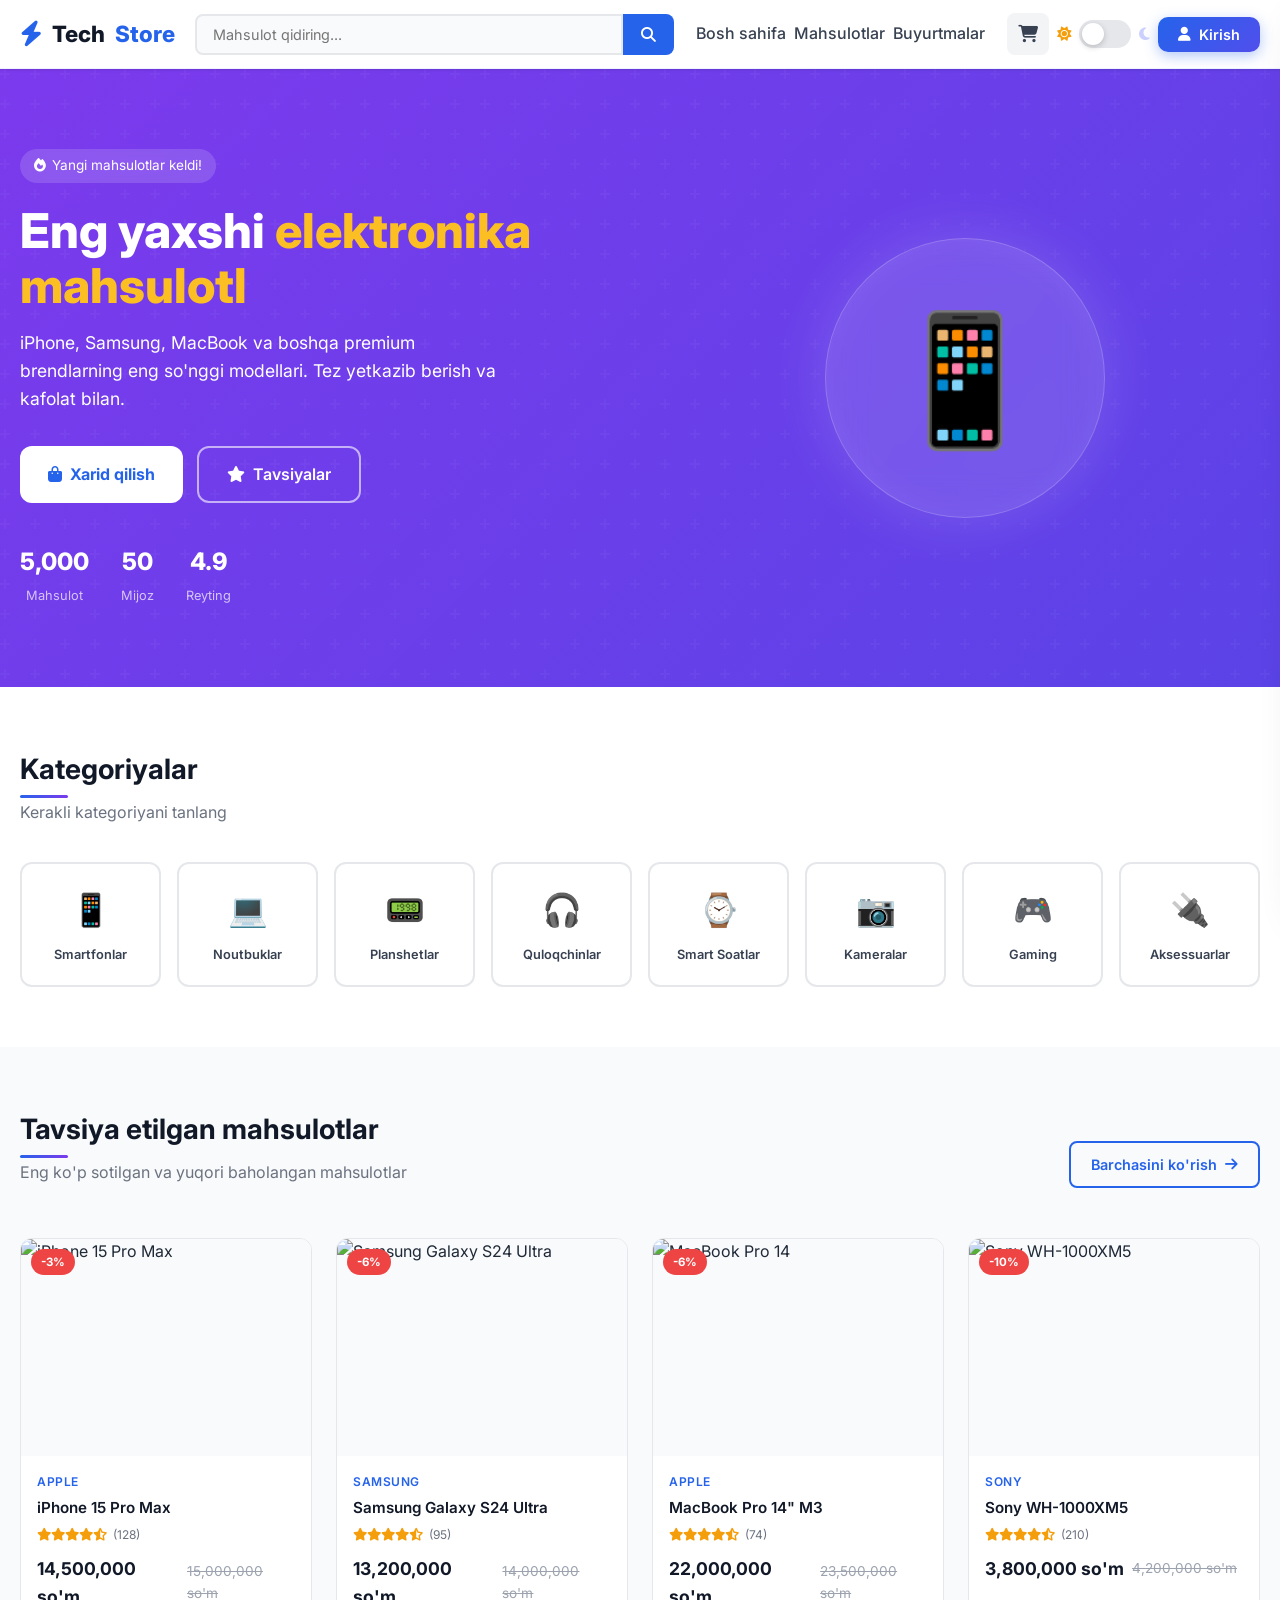
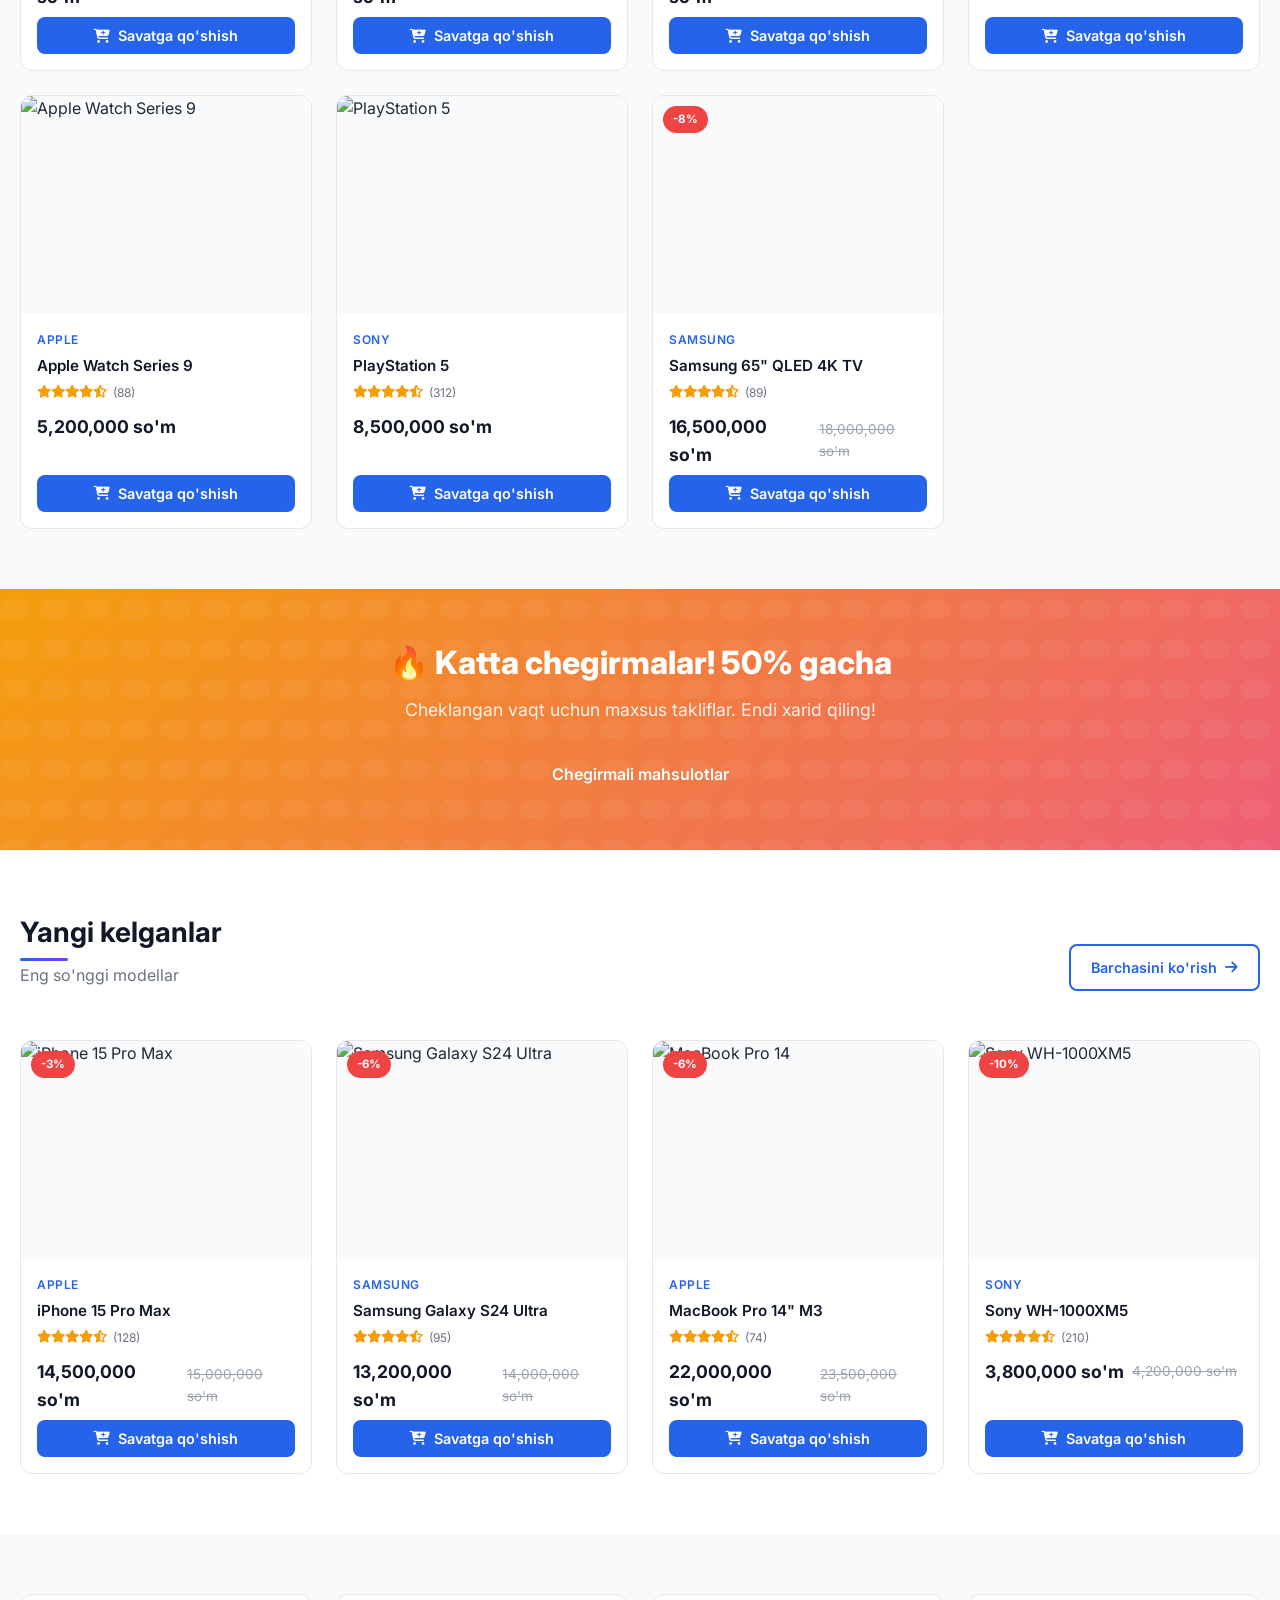
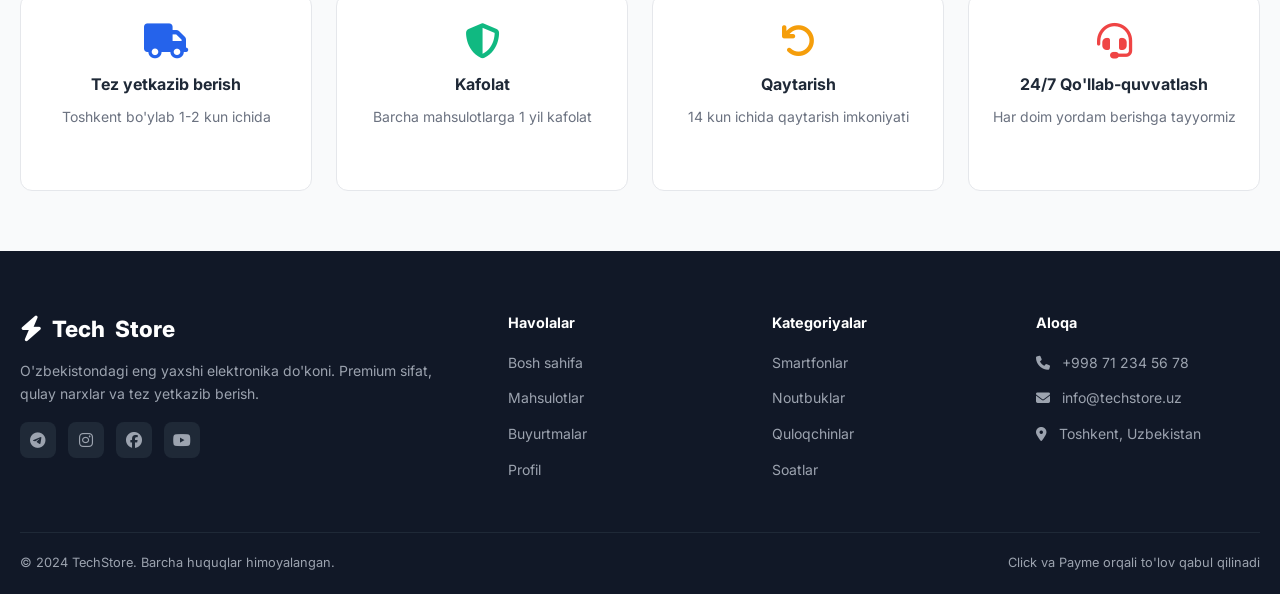
==== index.html @ 6bc3e636 "master update" ====
<!DOCTYPE html>
<html lang="uz">
<head>
  <meta charset="UTF-8">
  <meta name="viewport" content="width=device-width, initial-scale=1.0">
  <title>TechStore - Eng yaxshi elektronika do'koni</title>
  <link rel="stylesheet" href="https://cdnjs.cloudflare.com/ajax/libs/font-awesome/6.5.0/css/all.min.css">
  <link rel="stylesheet" href="css/style.css">
  <script src="js/theme.js"></script>
</head>
<body>

<!-- HEADER -->
<header class="header">
  <div class="container">
    <div class="header-inner">
      <button class="menu-toggle" id="menu-toggle"><i class="fas fa-bars"></i></button>
      <a href="index.html" class="nav-logo">
        <i class="fas fa-bolt"></i><span>Tech</span>Store
      </a>
      <div class="search-bar">
        <form id="search-form">
          <input type="text" id="search-input" placeholder="Mahsulot qidiring...">
          <button type="submit"><i class="fas fa-search"></i></button>
        </form>
      </div>
      <nav class="nav-links" id="nav-links">
        <a href="index.html">Bosh sahifa</a>
        <a href="products.html">Mahsulotlar</a>
        <a href="orders.html">Buyurtmalar</a>
        <a href="admin/index.html" id="admin-link" style="display:none;color:var(--primary)">Admin</a>
      </nav>
      <div class="nav-actions">
        <button class="nav-icon-btn" id="cart-btn" title="Savat">
          <i class="fas fa-shopping-cart"></i>
          <span class="cart-badge" id="cart-badge" style="display:none">0</span>
        </button>
        <button class="btn btn-primary" id="login-btn" style="display:flex">
          <i class="fas fa-user"></i> Kirish
        </button>
        <div class="user-menu" id="user-menu" style="display:none">
          <button class="user-menu-btn">
            <div class="avatar">U</div>
            <span id="user-name">User</span>
            <i class="fas fa-chevron-down" style="font-size:.7rem"></i>
          </button>
          <div class="dropdown">
            <a href="profile.html"><i class="fas fa-user"></i> Profil</a>
            <a href="orders.html"><i class="fas fa-box"></i> Buyurtmalarim</a>
            <a href="admin/index.html" id="admin-link-drop" style="display:none"><i class="fas fa-cog"></i> Admin panel</a>
            <button id="logout-btn"><i class="fas fa-sign-out-alt"></i> Chiqish</button>
          </div>
        </div>
      </div>
    </div>
  </div>
</header>

<!-- HERO -->
<section class="hero">
  <div class="container">
    <div class="hero-inner">
      <div class="hero-content">
<!-- Hero badge -->
        <div class="hero-badge"><i class="fas fa-fire"></i> Yangi mahsulotlar keldi!</div>
        <h1>Eng yaxshi <span>elektronika</span><br>
          <span class="hero-typewriter" data-words="mahsulotlari,brendlari,narxlari"></span>
        </h1>
        <p>iPhone, Samsung, MacBook va boshqa premium brendlarning eng so'nggi modellari. Tez yetkazib berish va kafolat bilan.</p>
        <div class="hero-actions">
          <a href="products.html" class="btn btn-white btn-lg"><i class="fas fa-shopping-bag"></i> Xarid qilish</a>
          <a href="products.html?featured=true" class="btn btn-outline-white btn-lg"><i class="fas fa-star"></i> Tavsiyalar</a>
        </div>
        <div class="hero-stats">
          <div class="hero-stat"><strong>5000+</strong><span>Mahsulot</span></div>
          <div class="hero-stat"><strong>50K+</strong><span>Mijoz</span></div>
          <div class="hero-stat"><strong>4.9★</strong><span>Reyting</span></div>
        </div>
      </div>
      <div class="hero-visual">
        <div class="hero-device">📱</div>
      </div>
    </div>
  </div>
</section>

<!-- CATEGORIES -->
<section class="section" style="background:var(--white)">
  <div class="container">
    <h2 class="section-title">Kategoriyalar</h2>
    <p class="section-subtitle">Kerakli kategoriyani tanlang</p>
    <div class="categories-grid" id="categories-grid">
      <div class="loading-spinner" style="grid-column:1/-1"><i class="fas fa-spinner fa-spin"></i></div>
    </div>
  </div>
</section>

<!-- FEATURED PRODUCTS -->
<section class="section">
  <div class="container">
    <div class="flex-between mb-4">
      <div>
        <h2 class="section-title">Tavsiya etilgan mahsulotlar</h2>
        <p class="section-subtitle">Eng ko'p sotilgan va yuqori baholangan mahsulotlar</p>
      </div>
      <a href="products.html" class="btn btn-outline">Barchasini ko'rish <i class="fas fa-arrow-right"></i></a>
    </div>
    <div class="grid-4" id="featured-grid">
      <div class="loading-spinner" style="grid-column:1/-1"><i class="fas fa-spinner fa-spin"></i></div>
    </div>
  </div>
</section>

<!-- PROMO BANNER -->
<section class="promo-banner">
  <div class="container">
    <h2>🔥 Katta chegirmalar! 50% gacha</h2>
    <p>Cheklangan vaqt uchun maxsus takliflar. Endi xarid qiling!</p>
    <a href="products.html" class="btn btn-white btn-lg">Chegirmali mahsulotlar</a>
  </div>
</section>

<!-- NEW ARRIVALS -->
<section class="section" style="background:var(--white)">
  <div class="container">
    <div class="flex-between mb-4">
      <div>
        <h2 class="section-title">Yangi kelganlar</h2>
        <p class="section-subtitle">Eng so'nggi modellar</p>
      </div>
      <a href="products.html?sort=newest" class="btn btn-outline">Barchasini ko'rish <i class="fas fa-arrow-right"></i></a>
    </div>
    <div class="grid-4" id="new-grid">
      <div class="loading-spinner" style="grid-column:1/-1"><i class="fas fa-spinner fa-spin"></i></div>
    </div>
  </div>
</section>

<!-- FEATURES -->
<section class="section">
  <div class="container">
    <div class="grid-4">

      <div class="feature-card" onclick="openFeatureModal('delivery')" style="text-align:center;padding:28px 20px;background:var(--white);border-radius:var(--radius);border:1px solid var(--gray-200);cursor:pointer">
        <i class="fas fa-truck" style="font-size:2.2rem;color:var(--primary);margin-bottom:14px;display:block"></i>
        <h4 style="margin-bottom:8px;font-size:1rem">Tez yetkazib berish</h4>
        <p style="font-size:.875rem;color:var(--gray-500)">Toshkent bo'ylab 1-2 kun ichida</p>
        <span class="feature-more">Batafsil <i class="fas fa-arrow-right"></i></span>
      </div>

      <div class="feature-card" onclick="openFeatureModal('warranty')" style="text-align:center;padding:28px 20px;background:var(--white);border-radius:var(--radius);border:1px solid var(--gray-200);cursor:pointer">
        <i class="fas fa-shield-alt" style="font-size:2.2rem;color:var(--success);margin-bottom:14px;display:block"></i>
        <h4 style="margin-bottom:8px;font-size:1rem">Kafolat</h4>
        <p style="font-size:.875rem;color:var(--gray-500)">Barcha mahsulotlarga 1 yil kafolat</p>
        <span class="feature-more">Batafsil <i class="fas fa-arrow-right"></i></span>
      </div>

      <div class="feature-card" onclick="openFeatureModal('return')" style="text-align:center;padding:28px 20px;background:var(--white);border-radius:var(--radius);border:1px solid var(--gray-200);cursor:pointer">
        <i class="fas fa-undo" style="font-size:2.2rem;color:var(--warning);margin-bottom:14px;display:block"></i>
        <h4 style="margin-bottom:8px;font-size:1rem">Qaytarish</h4>
        <p style="font-size:.875rem;color:var(--gray-500)">14 kun ichida qaytarish imkoniyati</p>
        <span class="feature-more">Batafsil <i class="fas fa-arrow-right"></i></span>
      </div>

      <div class="feature-card" onclick="openFeatureModal('support')" style="text-align:center;padding:28px 20px;background:var(--white);border-radius:var(--radius);border:1px solid var(--gray-200);cursor:pointer">
        <i class="fas fa-headset" style="font-size:2.2rem;color:var(--danger);margin-bottom:14px;display:block"></i>
        <h4 style="margin-bottom:8px;font-size:1rem">24/7 Qo'llab-quvvatlash</h4>
        <p style="font-size:.875rem;color:var(--gray-500)">Har doim yordam berishga tayyormiz</p>
        <span class="feature-more">Batafsil <i class="fas fa-arrow-right"></i></span>
      </div>

    </div>
  </div>
</section>

<!-- FEATURE MODAL -->
<div class="modal" id="feature-modal">
  <div class="modal-backdrop" onclick="closeFeatureModal()"></div>
  <div class="modal-box feature-modal-box">
    <button class="modal-close" onclick="closeFeatureModal()"><i class="fas fa-times"></i></button>
    <div id="feature-modal-content"></div>
  </div>
</div>

<!-- FOOTER -->
<footer class="footer">
  <div class="container">
    <div class="footer-grid">
      <div class="footer-brand">
        <div class="nav-logo"><i class="fas fa-bolt"></i><span style="color:var(--white)">Tech</span>Store</div>
        <p>O'zbekistondagi eng yaxshi elektronika do'koni. Premium sifat, qulay narxlar va tez yetkazib berish.</p>
        <div class="social-links">
          <a href="#"><i class="fab fa-telegram"></i></a>
          <a href="#"><i class="fab fa-instagram"></i></a>
          <a href="#"><i class="fab fa-facebook"></i></a>
          <a href="#"><i class="fab fa-youtube"></i></a>
        </div>
      </div>
      <div class="footer-col">
        <h4>Havolalar</h4>
        <ul>
          <li><a href="index.html">Bosh sahifa</a></li>
          <li><a href="products.html">Mahsulotlar</a></li>
          <li><a href="orders.html">Buyurtmalar</a></li>
          <li><a href="profile.html">Profil</a></li>
        </ul>
      </div>
      <div class="footer-col">
        <h4>Kategoriyalar</h4>
        <ul>
          <li><a href="products.html?search=smartphone">Smartfonlar</a></li>
          <li><a href="products.html?search=laptop">Noutbuklar</a></li>
          <li><a href="products.html?search=headphone">Quloqchinlar</a></li>
          <li><a href="products.html?search=watch">Soatlar</a></li>
        </ul>
      </div>
      <div class="footer-col">
        <h4>Aloqa</h4>
        <ul>
          <li><a href="tel:+998712345678"><i class="fas fa-phone" style="margin-right:6px"></i>+998 71 234 56 78</a></li>
          <li><a href="mailto:info@techstore.uz"><i class="fas fa-envelope" style="margin-right:6px"></i>info@techstore.uz</a></li>
          <li><a href="#"><i class="fas fa-map-marker-alt" style="margin-right:6px"></i>Toshkent, Uzbekistan</a></li>
        </ul>
      </div>
    </div>
    <div class="footer-bottom">
      <span>© 2024 TechStore. Barcha huquqlar himoyalangan.</span>
      <span>Click va Payme orqali to'lov qabul qilinadi</span>
    </div>
  </div>
</footer>

<!-- CART SIDEBAR -->
<div class="cart-sidebar" id="cart-sidebar">
  <div class="cart-header">
    <h3><i class="fas fa-shopping-cart"></i> Savat</h3>
    <button class="cart-close" id="close-cart"><i class="fas fa-times"></i></button>
  </div>
  <div class="cart-items" id="cart-items-list"></div>
  <div class="cart-footer">
    <div class="cart-total-row">
      <span>Jami:</span>
      <span id="cart-total">0 so'm</span>
    </div>
    <button class="btn btn-primary btn-block btn-lg" id="checkout-btn">
      <i class="fas fa-lock"></i> Buyurtma berish
    </button>
    <a href="cart.html" class="btn btn-ghost btn-block" style="margin-top:8px;text-align:center">
      Savatni ko'rish
    </a>
  </div>
</div>
<div class="overlay" id="overlay"></div>

<!-- AUTH MODAL -->
<div class="modal" id="auth-modal">
  <div class="modal-backdrop" onclick="closeLoginModal()"></div>
  <div class="modal-box">
    <button class="modal-close" onclick="closeLoginModal()"><i class="fas fa-times"></i></button>
    <div class="modal-logo">
      <i class="fas fa-bolt"></i>
      <h2>TechStore</h2>
      <p>Hisobingizga kiring yoki ro'yxatdan o'ting</p>
    </div>
    <div class="auth-tabs">
      <div class="auth-tab active" data-tab="login">Kirish</div>
      <div class="auth-tab" data-tab="register">Ro'yxatdan o'tish</div>
    </div>
    <!-- Login Form -->
    <form class="auth-form active" id="login-form">
      <div class="form-group">
        <label class="form-label">Login</label>
        <div class="input-icon">
          <i class="fas fa-user"></i>
          <input type="text" id="login-email" class="form-control" placeholder="Login yoki email" required>
        </div>
      </div>
      <div class="form-group">
        <label class="form-label">Parol</label>
        <div class="input-icon">
          <i class="fas fa-lock"></i>
          <input type="password" id="login-password" class="form-control" placeholder="Parolingiz" required>
        </div>
      </div>
      <button type="submit" class="btn btn-primary btn-block btn-lg">Kirish</button>
    </form>
    <!-- Register Form -->
    <form class="auth-form" id="register-form">
      <div class="form-group">
        <label class="form-label">Ism Familiya</label>
        <div class="input-icon">
          <i class="fas fa-user"></i>
          <input type="text" id="reg-name" class="form-control" placeholder="Ismingiz" required>
        </div>
      </div>
      <div class="form-group">
        <label class="form-label">Email</label>
        <div class="input-icon">
          <i class="fas fa-envelope"></i>
          <input type="email" id="reg-email" class="form-control" placeholder="email@example.com" required>
        </div>
      </div>
      <div class="form-group">
        <label class="form-label">Telefon</label>
        <div class="input-icon">
          <i class="fas fa-phone"></i>
          <input type="tel" id="reg-phone" class="form-control" placeholder="+998 90 123 45 67">
        </div>
      </div>
      <div class="form-group">
        <label class="form-label">Parol</label>
        <div class="input-icon">
          <i class="fas fa-lock"></i>
          <input type="password" id="reg-password" class="form-control" placeholder="Kamida 6 ta belgi" required minlength="6">
        </div>
      </div>
      <button type="submit" class="btn btn-primary btn-block btn-lg">Ro'yxatdan o'tish</button>
    </form>
  </div>
</div>

<!-- TOAST -->
<div id="toast-container"></div>

<script src="js/api.js"></script>
<script src="js/cart.js"></script>
<script src="js/animations.js"></script>
<script src="js/app.js"></script>
<script>
// ─── FEATURE MODAL DATA ───────────────────────────────────────────────────────
const FEATURE_DATA = {
  delivery: {
    icon: 'fa-truck',
    color: 'var(--primary)',
    bg: 'var(--primary-light)',
    title: 'Tez yetkazib berish',
    subtitle: 'Toshkent bo\'ylab 1-2 kun ichida',
    items: [
      { icon: 'fa-map-marker-alt', text: '<strong>Toshkent shahri</strong> — 1 ish kuni ichida' },
      { icon: 'fa-city',           text: '<strong>Viloyat markazlari</strong> — 2-3 ish kuni' },
      { icon: 'fa-globe-asia',     text: '<strong>Butun O\'zbekiston</strong> — 3-5 ish kuni' },
      { icon: 'fa-box-open',       text: '<strong>500,000 so\'mdan yuqori</strong> buyurtmalarda yetkazib berish <span style="color:var(--success);font-weight:700">BEPUL</span>' },
      { icon: 'fa-money-bill',     text: 'Arzon buyurtmalarda yetkazib berish narxi — <strong>30,000 so\'m</strong>' },
      { icon: 'fa-clock',          text: 'Ish vaqti: <strong>09:00 – 21:00</strong>, haftaning 7 kuni' },
      { icon: 'fa-phone',          text: 'Kuryer bilan bog\'lanish: <strong>+998 71 234 56 78</strong>' },
    ]
  },
  warranty: {
    icon: 'fa-shield-alt',
    color: 'var(--success)',
    bg: '#d1fae5',
    title: 'Kafolat',
    subtitle: 'Barcha mahsulotlarga 1 yil kafolat',
    items: [
      { icon: 'fa-check-circle',   text: '<strong>1 yil</strong> rasmiy ishlab chiqaruvchi kafolati' },
      { icon: 'fa-tools',          text: 'Kafolat muddatida <strong>bepul ta\'mirlash</strong>' },
      { icon: 'fa-exchange-alt',   text: 'Nuqsonli mahsulotni <strong>almashtirish</strong> yoki <strong>pul qaytarish</strong>' },
      { icon: 'fa-store',          text: 'Toshkentdagi <strong>3 ta servis markaz</strong>da xizmat' },
      { icon: 'fa-file-alt',       text: 'Kafolat taloni va <strong>chek</strong> saqlab qoling' },
      { icon: 'fa-ban',            text: 'Kafolat qo\'llanilmaydi: mexanik shikast, suv ta\'siri, o\'z-o\'zidan ta\'mirlash' },
      { icon: 'fa-phone',          text: 'Kafolat bo\'limi: <strong>+998 71 234 56 79</strong>' },
    ]
  },
  return: {
    icon: 'fa-undo',
    color: 'var(--warning)',
    bg: '#fef3c7',
    title: 'Qaytarish siyosati',
    subtitle: '14 kun ichida qaytarish imkoniyati',
    items: [
      { icon: 'fa-calendar-alt',   text: 'Xarid qilgan kundan <strong>14 kun</strong> ichida qaytarish' },
      { icon: 'fa-box',            text: 'Mahsulot <strong>original qadoqda</strong>, ishlatilmagan holda bo\'lishi kerak' },
      { icon: 'fa-receipt',        text: '<strong>Chek yoki buyurtma raqami</strong> taqdim etilishi shart' },
      { icon: 'fa-credit-card',    text: 'Pul <strong>3-5 ish kuni</strong> ichida kartangizga qaytariladi' },
      { icon: 'fa-truck',          text: 'Qaytarish uchun <strong>bepul kuryer</strong> yuboramiz' },
      { icon: 'fa-ban',            text: 'Qaytarilmaydi: dasturiy ta\'minot, quloqchinlar (gigiyena), ochilgan sarf materiallar' },
      { icon: 'fa-envelope',       text: 'Qaytarish uchun: <strong>return@techstore.uz</strong>' },
    ]
  },
  support: {
    icon: 'fa-headset',
    color: 'var(--danger)',
    bg: '#fee2e2',
    title: '24/7 Qo\'llab-quvvatlash',
    subtitle: 'Har doim yordam berishga tayyormiz',
    items: [
      { icon: 'fa-phone',          text: 'Telefon: <strong>+998 71 234 56 78</strong> — 24 soat, 7 kun' },
      { icon: 'fab fa-telegram',   text: 'Telegram: <strong>@TechStoreUZ</strong> — tezkor javob' },
      { icon: 'fab fa-instagram',  text: 'Instagram: <strong>@techstore.uz</strong>' },
      { icon: 'fa-envelope',       text: 'Email: <strong>support@techstore.uz</strong> — 2 soat ichida javob' },
      { icon: 'fa-comments',       text: 'Saytdagi <strong>jonli chat</strong> — darhol javob' },
      { icon: 'fa-store',          text: 'Ofis: <strong>Toshkent, Chilonzor, 09:00–20:00</strong>' },
      { icon: 'fa-star',           text: 'O\'rtacha javob vaqti: <strong>5 daqiqa</strong>' },
    ]
  }
};

function openFeatureModal(type) {
  const data = FEATURE_DATA[type];
  if (!data) return;
  document.getElementById('feature-modal-content').innerHTML = `
    <div class="fmodal-header">
      <div class="fmodal-icon" style="background:${data.bg}">
        <i class="fas ${data.icon}" style="color:${data.color}"></i>
      </div>
      <div>
        <h2 class="fmodal-title">${data.title}</h2>
        <p class="fmodal-subtitle">${data.subtitle}</p>
      </div>
    </div>
    <ul class="fmodal-list">
      ${data.items.map(item => `
        <li class="fmodal-item">
          <span class="fmodal-item-icon" style="color:${data.color}">
            <i class="${item.icon.startsWith('fab') ? item.icon : 'fas ' + item.icon}"></i>
          </span>
          <span>${item.text}</span>
        </li>`).join('')}
    </ul>
    <button class="btn btn-primary btn-block" style="margin-top:24px" onclick="closeFeatureModal()">
      <i class="fas fa-check"></i> Tushunarli
    </button>`;
  document.getElementById('feature-modal').classList.add('active');
}

function closeFeatureModal() {
  document.getElementById('feature-modal').classList.remove('active');
}
</script>
</body>
</html>
---- css/style.css ----
@import url('https://fonts.googleapis.com/css2?family=Inter:wght@300;400;500;600;700;800&display=swap');

/* ─── VARIABLES ─────────────────────────────────────────────────────────────── */
:root {
  --primary: #2563eb;
  --primary-dark: #1d4ed8;
  --primary-light: #dbeafe;
  --secondary: #f59e0b;
  --success: #10b981;
  --danger: #ef4444;
  --warning: #f59e0b;
  --info: #06b6d4;
  --dark: #0f172a;
  --gray-900: #111827;
  --gray-800: #1f2937;
  --gray-700: #374151;
  --gray-600: #4b5563;
  --gray-500: #6b7280;
  --gray-400: #9ca3af;
  --gray-300: #d1d5db;
  --gray-200: #e5e7eb;
  --gray-100: #f3f4f6;
  --gray-50: #f9fafb;
  --white: #ffffff;
  --radius: 12px;
  --radius-sm: 8px;
  --radius-lg: 20px;
  --shadow: 0 1px 3px rgba(0,0,0,.08), 0 1px 2px rgba(0,0,0,.05);
  --shadow-md: 0 4px 12px rgba(0,0,0,.08);
  --shadow-lg: 0 10px 30px rgba(0,0,0,.1);
  --shadow-xl: 0 20px 40px rgba(0,0,0,.12);
  --transition: all .2s ease;
  --font: 'Inter', -apple-system, BlinkMacSystemFont, sans-serif;
}

/* ─── RESET ──────────────────────────────────────────────────────────────────── */
*, *::before, *::after { box-sizing: border-box; margin: 0; padding: 0; }
html { scroll-behavior: smooth; }
body { font-family: var(--font); color: var(--gray-800); background: var(--gray-50); line-height: 1.6; -webkit-font-smoothing: antialiased; }
a { text-decoration: none; color: inherit; }
img { max-width: 100%; display: block; }
button { cursor: pointer; font-family: inherit; border: none; outline: none; }
input, select, textarea { font-family: inherit; outline: none; }
ul { list-style: none; }

/* ─── LAYOUT ─────────────────────────────────────────────────────────────────── */
.container { max-width: 1280px; margin: 0 auto; padding: 0 20px; }
.section { padding: 60px 0; }
.section-title { font-size: 1.75rem; font-weight: 700; color: var(--gray-900); margin-bottom: 8px; }
.section-subtitle { color: var(--gray-500); margin-bottom: 36px; }
.grid-4 { display: grid; grid-template-columns: repeat(4, 1fr); gap: 24px; }
.grid-3 { display: grid; grid-template-columns: repeat(3, 1fr); gap: 24px; }
.grid-2 { display: grid; grid-template-columns: repeat(2, 1fr); gap: 24px; }
.flex { display: flex; }
.flex-center { display: flex; align-items: center; justify-content: center; }
.flex-between { display: flex; align-items: center; justify-content: space-between; }
.gap-2 { gap: 8px; }
.gap-3 { gap: 12px; }
.gap-4 { gap: 16px; }
.text-center { text-align: center; }
.text-danger { color: var(--danger); }
.mt-4 { margin-top: 16px; }
.mb-4 { margin-bottom: 16px; }

/* ─── BUTTONS ────────────────────────────────────────────────────────────────── */
.btn {
  display: inline-flex; align-items: center; justify-content: center; gap: 8px;
  padding: 10px 20px; border-radius: var(--radius-sm); font-size: .9rem;
  font-weight: 600; transition: var(--transition); white-space: nowrap;
}
.btn-primary { background: var(--primary); color: var(--white); }
.btn-primary:hover { background: var(--primary-dark); transform: translateY(-1px); box-shadow: 0 4px 12px rgba(37,99,235,.35); }
.btn-secondary { background: var(--secondary); color: var(--white); }
.btn-secondary:hover { background: #d97706; }
.btn-outline { background: transparent; color: var(--primary); border: 2px solid var(--primary); }
.btn-outline:hover { background: var(--primary); color: var(--white); }
.btn-danger { background: var(--danger); color: var(--white); }
.btn-danger:hover { background: #dc2626; }
.btn-ghost { background: transparent; color: var(--gray-600); }
.btn-ghost:hover { background: var(--gray-100); }
.btn-block { width: 100%; }
.btn-lg { padding: 14px 28px; font-size: 1rem; border-radius: var(--radius); }
.btn-sm { padding: 6px 12px; font-size: .8rem; }
.btn:disabled { opacity: .6; cursor: not-allowed; transform: none !important; }

/* ─── HEADER ─────────────────────────────────────────────────────────────────── */
.header {
  position: sticky; top: 0; z-index: 100;
  background: var(--white); border-bottom: 1px solid var(--gray-200);
  box-shadow: var(--shadow);
}
.header-inner { display: flex; align-items: center; gap: 20px; height: 68px; }
.nav-logo { display: flex; align-items: center; gap: 10px; font-size: 1.4rem; font-weight: 800; color: var(--primary); flex-shrink: 0; }
.nav-logo i { font-size: 1.6rem; }
.nav-logo span { color: var(--gray-900); }

.search-bar { flex: 1; max-width: 520px; position: relative; }
.search-bar form { display: flex; }
.search-bar input {
  width: 100%; padding: 10px 16px; border: 2px solid var(--gray-200);
  border-radius: var(--radius-sm) 0 0 var(--radius-sm); font-size: .9rem;
  transition: var(--transition); background: var(--gray-50);
}
.search-bar input:focus { border-color: var(--primary); background: var(--white); }
.search-bar button {
  padding: 10px 18px; background: var(--primary); color: var(--white);
  border-radius: 0 var(--radius-sm) var(--radius-sm) 0; font-size: .95rem;
}
.search-bar button:hover { background: var(--primary-dark); }

.nav-actions { display: flex; align-items: center; gap: 8px; margin-left: auto; }
.nav-icon-btn {
  position: relative; display: flex; align-items: center; justify-content: center;
  width: 42px; height: 42px; border-radius: var(--radius-sm);
  background: var(--gray-100); color: var(--gray-700); font-size: 1.1rem;
  transition: var(--transition);
}
.nav-icon-btn:hover { background: var(--primary-light); color: var(--primary); }
.cart-badge {
  position: absolute; top: -4px; right: -4px;
  background: var(--danger); color: var(--white);
  font-size: .65rem; font-weight: 700; min-width: 18px; height: 18px;
  border-radius: 9px; display: flex; align-items: center; justify-content: center;
  padding: 0 4px;
}

.user-menu { position: relative; }
.user-menu-btn {
  display: flex; align-items: center; gap: 8px; padding: 8px 14px;
  border-radius: var(--radius-sm); background: var(--gray-100);
  font-size: .9rem; font-weight: 500; color: var(--gray-700); transition: var(--transition);
}
.user-menu-btn:hover { background: var(--primary-light); color: var(--primary); }
.user-menu-btn .avatar {
  width: 28px; height: 28px; border-radius: 50%; background: var(--primary);
  color: var(--white); display: flex; align-items: center; justify-content: center;
  font-size: .75rem; font-weight: 700;
}
.dropdown {
  position: absolute; top: calc(100% + 8px); right: 0; min-width: 180px;
  background: var(--white); border-radius: var(--radius); box-shadow: var(--shadow-lg);
  border: 1px solid var(--gray-200); overflow: hidden; display: none; z-index: 200;
}
.user-menu:hover .dropdown { display: block; }
.dropdown a, .dropdown button {
  display: flex; align-items: center; gap: 10px; padding: 11px 16px;
  font-size: .875rem; color: var(--gray-700); width: 100%; text-align: left;
  background: none; transition: var(--transition);
}
.dropdown a:hover, .dropdown button:hover { background: var(--gray-50); color: var(--primary); }

.menu-toggle { display: none; background: none; font-size: 1.4rem; color: var(--gray-700); }

/* ─── HERO ───────────────────────────────────────────────────────────────────── */
.hero {
  background: linear-gradient(135deg, #1e3a8a 0%, #2563eb 50%, #7c3aed 100%);
  color: var(--white); padding: 80px 0; overflow: hidden; position: relative;
}
.hero::before {
  content: ''; position: absolute; inset: 0;
  background: url("data:image/svg+xml,%3Csvg width='60' height='60' viewBox='0 0 60 60' xmlns='http://www.w3.org/2000/svg'%3E%3Cg fill='none' fill-rule='evenodd'%3E%3Cg fill='%23ffffff' fill-opacity='0.03'%3E%3Cpath d='M36 34v-4h-2v4h-4v2h4v4h2v-4h4v-2h-4zm0-30V0h-2v4h-4v2h4v4h2V6h4V4h-4zM6 34v-4H4v4H0v2h4v4h2v-4h4v-2H6zM6 4V0H4v4H0v2h4v4h2V6h4V4H6z'/%3E%3C/g%3E%3C/g%3E%3C/svg%3E");
}
.hero-inner { display: flex; align-items: center; gap: 60px; position: relative; }
.hero-content { flex: 1; }
.hero-badge {
  display: inline-flex; align-items: center; gap: 6px;
  background: rgba(255,255,255,.15); backdrop-filter: blur(10px);
  padding: 6px 14px; border-radius: 20px; font-size: .85rem; margin-bottom: 20px;
}
.hero h1 { font-size: 3rem; font-weight: 800; line-height: 1.15; margin-bottom: 16px; }
.hero h1 span { color: #fbbf24; }
.hero p { font-size: 1.1rem; opacity: .85; margin-bottom: 32px; max-width: 480px; }
.hero-actions { display: flex; gap: 14px; flex-wrap: wrap; }
.hero-actions .btn-white { background: var(--white); color: var(--primary); font-weight: 700; }
.hero-actions .btn-white:hover { background: var(--gray-100); }
.hero-actions .btn-outline-white { border: 2px solid rgba(255,255,255,.6); color: var(--white); background: transparent; }
.hero-actions .btn-outline-white:hover { background: rgba(255,255,255,.1); }
.hero-visual { flex: 1; display: flex; justify-content: center; align-items: center; }
.hero-device {
  width: 280px; height: 280px; background: rgba(255,255,255,.1);
  border-radius: 50%; display: flex; align-items: center; justify-content: center;
  font-size: 8rem; backdrop-filter: blur(20px);
  box-shadow: 0 0 80px rgba(255,255,255,.1);
  animation: float 3s ease-in-out infinite;
}
@keyframes float { 0%,100% { transform: translateY(0); } 50% { transform: translateY(-16px); } }
.hero-stats { display: flex; gap: 32px; margin-top: 40px; }
.hero-stat { text-align: center; }
.hero-stat strong { display: block; font-size: 1.5rem; font-weight: 800; }
.hero-stat span { font-size: .8rem; opacity: .7; }

/* ─── CATEGORIES ─────────────────────────────────────────────────────────────── */
.categories-grid { display: grid; grid-template-columns: repeat(8, 1fr); gap: 16px; }
.category-card {
  display: flex; flex-direction: column; align-items: center; gap: 10px;
  padding: 20px 12px; background: var(--white); border-radius: var(--radius);
  border: 2px solid var(--gray-200); transition: var(--transition); cursor: pointer;
}
.category-card:hover { border-color: var(--primary); transform: translateY(-4px); box-shadow: var(--shadow-md); }
.category-icon { font-size: 2rem; }
.category-name { font-size: .8rem; font-weight: 600; color: var(--gray-700); text-align: center; }

/* ─── PRODUCT CARD ───────────────────────────────────────────────────────────── */
.product-card {
  background: var(--white); border-radius: var(--radius); overflow: hidden;
  border: 1px solid var(--gray-200); transition: var(--transition);
  display: flex; flex-direction: column;
}
.product-card:hover { transform: translateY(-4px); box-shadow: var(--shadow-lg); border-color: var(--gray-300); }
.product-card-img-wrap {
  position: relative; aspect-ratio: 4/3; overflow: hidden;
  background: var(--gray-50); display: block;
}
.product-card-img-wrap img {
  width: 100%; height: 100%; object-fit: cover; transition: transform .3s ease;
}
.product-card:hover .product-card-img-wrap img { transform: scale(1.05); }
.product-card-body { padding: 16px; flex: 1; display: flex; flex-direction: column; gap: 6px; }
.product-brand { font-size: .75rem; color: var(--primary); font-weight: 600; text-transform: uppercase; letter-spacing: .5px; }
.product-name { font-size: .95rem; font-weight: 600; color: var(--gray-900); line-height: 1.4; display: -webkit-box; -webkit-line-clamp: 2; line-clamp: 2; -webkit-box-orient: vertical; overflow: hidden; }
.product-name:hover { color: var(--primary); }
.product-rating { display: flex; align-items: center; gap: 6px; }
.product-rating .stars { color: var(--secondary); font-size: .8rem; }
.review-count { font-size: .75rem; color: var(--gray-500); }
.product-price-row { display: flex; align-items: center; gap: 8px; margin-top: 4px; }
.product-price { font-size: 1.1rem; font-weight: 700; color: var(--gray-900); }
.product-original-price { font-size: .85rem; color: var(--gray-400); text-decoration: line-through; }
.btn-add-cart { margin-top: auto; }

/* ─── BADGES ─────────────────────────────────────────────────────────────────── */
.badge {
  position: absolute; top: 10px; left: 10px; z-index: 1;
  padding: 4px 10px; border-radius: 20px; font-size: .72rem; font-weight: 700;
}
.badge-danger { background: var(--danger); color: var(--white); }
.badge-success { background: var(--success); color: var(--white); }
.badge-gray { background: var(--gray-500); color: var(--white); }
.badge-primary { background: var(--primary); color: var(--white); }

/* ─── CART SIDEBAR ───────────────────────────────────────────────────────────── */
.cart-sidebar {
  position: fixed; top: 0; right: -420px; width: 400px; height: 100vh;
  background: var(--white); z-index: 300; box-shadow: var(--shadow-xl);
  display: flex; flex-direction: column; transition: right .3s ease;
}
.cart-sidebar.open { right: 0; }
.cart-header { display: flex; align-items: center; justify-content: space-between; padding: 20px 24px; border-bottom: 1px solid var(--gray-200); }
.cart-header h3 { font-size: 1.1rem; font-weight: 700; }
.cart-close { background: var(--gray-100); border-radius: var(--radius-sm); width: 36px; height: 36px; display: flex; align-items: center; justify-content: center; font-size: 1rem; color: var(--gray-600); }
.cart-close:hover { background: var(--gray-200); }
.cart-items { flex: 1; overflow-y: auto; padding: 16px 24px; }
.cart-empty { display: flex; flex-direction: column; align-items: center; justify-content: center; height: 200px; color: var(--gray-400); gap: 12px; }
.cart-empty i { font-size: 3rem; }
.cart-item { display: flex; gap: 12px; padding: 12px 0; border-bottom: 1px solid var(--gray-100); position: relative; }
.cart-item img { width: 64px; height: 64px; object-fit: cover; border-radius: var(--radius-sm); border: 1px solid var(--gray-200); }
.cart-item-info { flex: 1; }
.cart-item-name { font-size: .875rem; font-weight: 600; line-height: 1.3; margin-bottom: 4px; }
.cart-item-price { font-size: .8rem; color: var(--primary); font-weight: 600; }
.cart-item-qty { display: flex; align-items: center; gap: 8px; margin-top: 6px; }
.cart-item-qty button { width: 24px; height: 24px; border-radius: 6px; background: var(--gray-100); font-size: .9rem; font-weight: 700; display: flex; align-items: center; justify-content: center; }
.cart-item-qty button:hover { background: var(--primary); color: var(--white); }
.cart-item-qty span { font-size: .875rem; font-weight: 600; min-width: 20px; text-align: center; }
.cart-item-remove { position: absolute; top: 12px; right: 0; background: none; color: var(--gray-400); font-size: .85rem; }
.cart-item-remove:hover { color: var(--danger); }
.cart-footer { padding: 20px 24px; border-top: 1px solid var(--gray-200); }
.cart-total-row { display: flex; justify-content: space-between; align-items: center; margin-bottom: 16px; }
.cart-total-row span:first-child { font-size: .9rem; color: var(--gray-600); }
.cart-total-row span:last-child { font-size: 1.2rem; font-weight: 700; color: var(--gray-900); }

/* ─── OVERLAY ────────────────────────────────────────────────────────────────── */
.overlay { position: fixed; inset: 0; background: rgba(0,0,0,.5); z-index: 200; opacity: 0; pointer-events: none; transition: opacity .3s; }
.overlay.active { opacity: 1; pointer-events: all; }

/* ─── AUTH MODAL ─────────────────────────────────────────────────────────────── */
.modal { position: fixed; inset: 0; z-index: 400; display: flex; align-items: center; justify-content: center; padding: 20px; opacity: 0; pointer-events: none; transition: opacity .3s; }
.modal.active { opacity: 1; pointer-events: all; }
.modal-backdrop { position: absolute; inset: 0; background: rgba(0,0,0,.6); backdrop-filter: blur(4px); }
.modal-box { position: relative; background: var(--white); border-radius: var(--radius-lg); padding: 36px; width: 100%; max-width: 440px; box-shadow: var(--shadow-xl); }
.modal-close { position: absolute; top: 16px; right: 16px; background: var(--gray-100); border-radius: var(--radius-sm); width: 32px; height: 32px; display: flex; align-items: center; justify-content: center; color: var(--gray-500); }
.modal-close:hover { background: var(--gray-200); }
.modal-logo { text-align: center; margin-bottom: 24px; }
.modal-logo i { font-size: 2.5rem; color: var(--primary); }
.modal-logo h2 { font-size: 1.4rem; font-weight: 700; margin-top: 8px; }
.modal-logo p { color: var(--gray-500); font-size: .875rem; }
.auth-tabs { display: flex; background: var(--gray-100); border-radius: var(--radius-sm); padding: 4px; margin-bottom: 24px; }
.auth-tab { flex: 1; padding: 8px; text-align: center; border-radius: 6px; font-size: .875rem; font-weight: 600; color: var(--gray-500); cursor: pointer; transition: var(--transition); }
.auth-tab.active { background: var(--white); color: var(--primary); box-shadow: var(--shadow); }
.auth-form { display: none; }
.auth-form.active { display: block; }
.auth-switch { text-align: center; margin-top: 16px; font-size: .875rem; color: var(--gray-500); }
.auth-switch a { color: var(--primary); font-weight: 600; cursor: pointer; }

/* ─── FORMS ──────────────────────────────────────────────────────────────────── */
.form-group { margin-bottom: 16px; }
.form-label { display: block; font-size: .875rem; font-weight: 600; color: var(--gray-700); margin-bottom: 6px; }
.form-control {
  width: 100%; padding: 11px 14px; border: 2px solid var(--gray-200);
  border-radius: var(--radius-sm); font-size: .9rem; transition: var(--transition);
  background: var(--white); color: var(--gray-900);
}
.form-control:focus { border-color: var(--primary); box-shadow: 0 0 0 3px rgba(37,99,235,.1); }
.form-control::placeholder { color: var(--gray-400); }
select.form-control { cursor: pointer; }
textarea.form-control { resize: vertical; min-height: 100px; }
.input-icon { position: relative; }
.input-icon i { position: absolute; left: 12px; top: 50%; transform: translateY(-50%); color: var(--gray-400); }
.input-icon .form-control { padding-left: 38px; }

/* ─── PRODUCTS PAGE ──────────────────────────────────────────────────────────── */
.products-layout { display: grid; grid-template-columns: 260px 1fr; gap: 28px; padding: 32px 0; }
.sidebar { background: var(--white); border-radius: var(--radius); padding: 24px; border: 1px solid var(--gray-200); height: fit-content; position: sticky; top: 88px; }
.sidebar-section { margin-bottom: 28px; }
.sidebar-section:last-child { margin-bottom: 0; }
.sidebar-title { font-size: .875rem; font-weight: 700; color: var(--gray-900); text-transform: uppercase; letter-spacing: .5px; margin-bottom: 14px; padding-bottom: 10px; border-bottom: 1px solid var(--gray-200); }
.filter-checkbox { display: flex; align-items: center; gap: 10px; padding: 7px 0; cursor: pointer; font-size: .875rem; color: var(--gray-700); }
.filter-checkbox input { width: 16px; height: 16px; accent-color: var(--primary); cursor: pointer; }
.filter-checkbox:hover { color: var(--primary); }
.price-inputs { display: grid; grid-template-columns: 1fr 1fr; gap: 8px; }
.price-inputs input { padding: 8px 10px; border: 2px solid var(--gray-200); border-radius: var(--radius-sm); font-size: .85rem; width: 100%; }
.price-inputs input:focus { border-color: var(--primary); }

.products-main { min-width: 0; }
.products-toolbar { display: flex; align-items: center; justify-content: space-between; margin-bottom: 20px; flex-wrap: wrap; gap: 12px; }
.results-count { font-size: .875rem; color: var(--gray-500); }
.sort-select { padding: 8px 14px; border: 2px solid var(--gray-200); border-radius: var(--radius-sm); font-size: .875rem; background: var(--white); cursor: pointer; }
.sort-select:focus { border-color: var(--primary); }
.products-grid { display: grid; grid-template-columns: repeat(3, 1fr); gap: 20px; }
.filter-toggle { display: none; }

/* ─── PAGINATION ─────────────────────────────────────────────────────────────── */
.pagination { display: flex; justify-content: center; gap: 8px; margin-top: 40px; }
.page-btn { width: 40px; height: 40px; border-radius: var(--radius-sm); background: var(--white); border: 2px solid var(--gray-200); font-size: .875rem; font-weight: 600; color: var(--gray-700); transition: var(--transition); }
.page-btn:hover, .page-btn.active { background: var(--primary); border-color: var(--primary); color: var(--white); }

/* ─── PRODUCT DETAIL ─────────────────────────────────────────────────────────── */
.breadcrumb { padding: 16px 0; font-size: .875rem; color: var(--gray-500); }
.breadcrumb a { color: var(--primary); }
.breadcrumb a:hover { text-decoration: underline; }
.product-detail { display: grid; grid-template-columns: 1fr 1fr; gap: 48px; padding: 32px 0; }
.product-gallery { min-width: 0; }
.main-image-wrap { border-radius: var(--radius); overflow: hidden; border: 1px solid var(--gray-200); aspect-ratio: 1; background: var(--gray-50); }
.main-image-wrap img { width: 100%; height: 100%; object-fit: cover; }
.thumbnails { display: flex; gap: 10px; margin-top: 12px; }
.thumb { width: 72px; height: 72px; object-fit: cover; border-radius: var(--radius-sm); border: 2px solid var(--gray-200); cursor: pointer; transition: var(--transition); }
.thumb:hover, .thumb.active { border-color: var(--primary); }
.product-info { min-width: 0; }
.product-info .product-brand { font-size: .85rem; margin-bottom: 8px; }
.product-info h1 { font-size: 1.6rem; font-weight: 700; line-height: 1.3; margin-bottom: 12px; }
.product-info .product-rating { margin-bottom: 16px; }
.product-info .product-rating .stars { font-size: 1rem; }
.price-section { display: flex; align-items: center; gap: 12px; margin-bottom: 16px; flex-wrap: wrap; }
.price-section .product-price { font-size: 1.8rem; font-weight: 800; }
.price-section .product-original-price { font-size: 1rem; }
.discount-badge { background: var(--danger); color: var(--white); padding: 4px 10px; border-radius: 20px; font-size: .8rem; font-weight: 700; }
.stock-badge { display: inline-flex; align-items: center; gap: 6px; padding: 6px 14px; border-radius: 20px; font-size: .8rem; font-weight: 600; margin-bottom: 20px; }
.in-stock { background: #d1fae5; color: #065f46; }
.out-stock { background: #fee2e2; color: #991b1b; }
.qty-selector { display: flex; align-items: center; gap: 0; margin-bottom: 20px; }
.qty-selector button { width: 40px; height: 44px; background: var(--gray-100); font-size: 1.2rem; font-weight: 700; border-radius: var(--radius-sm); }
.qty-selector button:hover { background: var(--primary); color: var(--white); }
.qty-selector input { width: 60px; height: 44px; text-align: center; border: 2px solid var(--gray-200); font-size: 1rem; font-weight: 600; }
.product-actions { display: flex; gap: 12px; margin-bottom: 24px; }
.product-actions .btn { flex: 1; }
.specs-table { width: 100%; border-collapse: collapse; }
.specs-table tr { border-bottom: 1px solid var(--gray-100); }
.spec-key { padding: 10px 0; font-size: .875rem; color: var(--gray-500); width: 40%; }
.spec-val { padding: 10px 0; font-size: .875rem; font-weight: 500; }

/* ─── REVIEWS ────────────────────────────────────────────────────────────────── */
.review-card { background: var(--white); border-radius: var(--radius); padding: 20px; border: 1px solid var(--gray-200); margin-bottom: 16px; }
.review-header { display: flex; align-items: center; gap: 12px; margin-bottom: 10px; }
.reviewer-avatar { width: 40px; height: 40px; border-radius: 50%; background: var(--primary); color: var(--white); display: flex; align-items: center; justify-content: center; font-weight: 700; flex-shrink: 0; }
.review-date { margin-left: auto; font-size: .8rem; color: var(--gray-400); }
.review-title { font-weight: 600; margin-bottom: 6px; }
.review-comment { font-size: .875rem; color: var(--gray-600); line-height: 1.6; }
.star-select { font-size: 1.5rem; color: var(--gray-300); cursor: pointer; transition: var(--transition); }
.star-select:hover, .star-select.selected { color: var(--secondary); }
.stars-input { display: flex; gap: 4px; margin-bottom: 12px; }

/* ─── CART PAGE ──────────────────────────────────────────────────────────────── */
.cart-page { display: grid; grid-template-columns: 1fr 360px; gap: 28px; padding: 32px 0; }
.cart-table { background: var(--white); border-radius: var(--radius); border: 1px solid var(--gray-200); overflow: hidden; }
.cart-table table { width: 100%; border-collapse: collapse; }
.cart-table th { padding: 14px 20px; text-align: left; font-size: .8rem; font-weight: 700; text-transform: uppercase; letter-spacing: .5px; color: var(--gray-500); background: var(--gray-50); border-bottom: 1px solid var(--gray-200); }
.cart-table td { padding: 16px 20px; border-bottom: 1px solid var(--gray-100); vertical-align: middle; }
.cart-table tr:last-child td { border-bottom: none; }
.cart-product-cell { display: flex; align-items: center; gap: 14px; }
.cart-product-cell img { width: 64px; height: 64px; object-fit: cover; border-radius: var(--radius-sm); border: 1px solid var(--gray-200); }
.cart-product-name { font-weight: 600; font-size: .9rem; }
.cart-product-brand { font-size: .8rem; color: var(--gray-500); }
.qty-stepper { display: flex; align-items: center; gap: 0; }
.qty-stepper button { width: 32px; height: 32px; background: var(--gray-100); border-radius: var(--radius-sm); font-size: 1rem; font-weight: 700; }
.qty-stepper button:hover { background: var(--primary); color: var(--white); }
.qty-stepper input { width: 48px; height: 32px; text-align: center; border: 1px solid var(--gray-200); font-size: .875rem; font-weight: 600; }
.remove-btn { color: var(--gray-400); font-size: 1rem; background: none; }
.remove-btn:hover { color: var(--danger); }
.order-summary-card { background: var(--white); border-radius: var(--radius); border: 1px solid var(--gray-200); padding: 24px; height: fit-content; position: sticky; top: 88px; }
.order-summary-card h3 { font-size: 1.1rem; font-weight: 700; margin-bottom: 20px; }
.summary-row { display: flex; justify-content: space-between; padding: 10px 0; font-size: .9rem; border-bottom: 1px solid var(--gray-100); }
.summary-row:last-of-type { border-bottom: none; }
.summary-total { display: flex; justify-content: space-between; padding: 16px 0 0; font-size: 1.1rem; font-weight: 700; border-top: 2px solid var(--gray-200); margin-top: 8px; }
.empty-cart { text-align: center; padding: 80px 20px; }
.empty-cart i { font-size: 4rem; color: var(--gray-300); margin-bottom: 16px; }
.empty-cart h3 { font-size: 1.3rem; margin-bottom: 8px; }
.empty-cart p { color: var(--gray-500); margin-bottom: 24px; }

/* ─── CHECKOUT ───────────────────────────────────────────────────────────────── */
.checkout-layout { display: grid; grid-template-columns: 1fr 380px; gap: 28px; padding: 32px 0; }
.checkout-card { background: var(--white); border-radius: var(--radius); border: 1px solid var(--gray-200); padding: 28px; margin-bottom: 20px; }
.checkout-card h3 { font-size: 1rem; font-weight: 700; margin-bottom: 20px; display: flex; align-items: center; gap: 10px; }
.checkout-card h3 .step-num { width: 28px; height: 28px; background: var(--primary); color: var(--white); border-radius: 50%; display: flex; align-items: center; justify-content: center; font-size: .8rem; font-weight: 700; }
.form-row { display: grid; grid-template-columns: 1fr 1fr; gap: 16px; }
.payment-options { display: flex; flex-direction: column; gap: 12px; }
.payment-option { display: flex; align-items: center; gap: 14px; padding: 16px; border: 2px solid var(--gray-200); border-radius: var(--radius); cursor: pointer; transition: var(--transition); }
.payment-option:has(input:checked) { border-color: var(--primary); background: var(--primary-light); }
.payment-option input { width: 18px; height: 18px; accent-color: var(--primary); }
.payment-option-icon { font-size: 1.8rem; }
.payment-option-info strong { display: block; font-size: .9rem; }
.payment-option-info small { color: var(--gray-500); font-size: .8rem; }
.order-item { display: flex; align-items: center; gap: 12px; padding: 10px 0; border-bottom: 1px solid var(--gray-100); }
.order-item:last-child { border-bottom: none; }
.order-item img { width: 48px; height: 48px; object-fit: cover; border-radius: var(--radius-sm); border: 1px solid var(--gray-200); }
.order-item-info { flex: 1; font-size: .875rem; }
.order-item-info p { font-weight: 600; }
.order-item-info small { color: var(--gray-500); }
.order-item > span { font-weight: 600; font-size: .875rem; }

/* ─── ORDERS PAGE ────────────────────────────────────────────────────────────── */
.orders-list { padding: 32px 0; }
.order-card { background: var(--white); border-radius: var(--radius); border: 1px solid var(--gray-200); margin-bottom: 16px; overflow: hidden; }
.order-card-header { display: flex; align-items: center; justify-content: space-between; padding: 16px 20px; background: var(--gray-50); border-bottom: 1px solid var(--gray-200); flex-wrap: wrap; gap: 10px; }
.order-number { font-weight: 700; font-size: .9rem; }
.order-date { font-size: .8rem; color: var(--gray-500); }
.order-card-body { padding: 16px 20px; }
.order-items-preview { display: flex; gap: 8px; margin-bottom: 12px; }
.order-items-preview img { width: 52px; height: 52px; object-fit: cover; border-radius: var(--radius-sm); border: 1px solid var(--gray-200); }
.order-footer { display: flex; align-items: center; justify-content: space-between; padding-top: 12px; border-top: 1px solid var(--gray-100); }
.order-total { font-weight: 700; font-size: 1rem; }

/* ─── STATUS BADGES ──────────────────────────────────────────────────────────── */
.status-badge { display: inline-flex; align-items: center; padding: 4px 10px; border-radius: 20px; font-size: .75rem; font-weight: 600; }
.status-pending { background: #fef3c7; color: #92400e; }
.status-confirmed { background: #dbeafe; color: #1e40af; }
.status-processing { background: #e0e7ff; color: #3730a3; }
.status-shipped { background: #cffafe; color: #155e75; }
.status-delivered { background: #d1fae5; color: #065f46; }
.status-cancelled { background: #fee2e2; color: #991b1b; }
.status-paid { background: #d1fae5; color: #065f46; }
.status-failed { background: #fee2e2; color: #991b1b; }
.status-refunded { background: #f3e8ff; color: #6b21a8; }

/* ─── TOAST ──────────────────────────────────────────────────────────────────── */
#toast-container { position: fixed; bottom: 24px; right: 24px; z-index: 9999; display: flex; flex-direction: column; gap: 10px; }
.toast {
  display: flex; align-items: center; gap: 10px; padding: 14px 18px;
  background: var(--white); border-radius: var(--radius); box-shadow: var(--shadow-lg);
  border-left: 4px solid var(--success); font-size: .875rem; font-weight: 500;
  transform: translateX(120%); transition: transform .3s ease; min-width: 280px;
}
.toast.show { transform: translateX(0); }
.toast-success { border-left-color: var(--success); }
.toast-success i { color: var(--success); }
.toast-error { border-left-color: var(--danger); }
.toast-error i { color: var(--danger); }
.toast-info { border-left-color: var(--info); }
.toast-info i { color: var(--info); }

/* ─── LOADING ────────────────────────────────────────────────────────────────── */
.loading-spinner { display: flex; flex-direction: column; align-items: center; justify-content: center; padding: 60px; color: var(--gray-400); gap: 12px; grid-column: 1/-1; }
.loading-spinner i { font-size: 2rem; }
.no-results { display: flex; flex-direction: column; align-items: center; justify-content: center; padding: 60px; color: var(--gray-400); gap: 12px; grid-column: 1/-1; text-align: center; }
.no-results i { font-size: 3rem; }

/* ─── PROMO BANNER ───────────────────────────────────────────────────────────── */
.promo-banner { background: linear-gradient(135deg, #f59e0b, #ef4444); color: var(--white); padding: 48px 0; text-align: center; }
.promo-banner h2 { font-size: 2rem; font-weight: 800; margin-bottom: 8px; }
.promo-banner p { font-size: 1.1rem; opacity: .9; margin-bottom: 24px; }

/* ─── FOOTER ─────────────────────────────────────────────────────────────────── */
.footer { background: var(--gray-900); color: var(--gray-400); padding: 60px 0 0; }
.footer-grid { display: grid; grid-template-columns: 2fr 1fr 1fr 1fr; gap: 40px; margin-bottom: 40px; }
.footer-brand .nav-logo { color: var(--white); margin-bottom: 12px; }
.footer-brand p { font-size: .875rem; line-height: 1.7; }
.footer-col h4 { color: var(--white); font-size: .9rem; font-weight: 700; margin-bottom: 16px; }
.footer-col ul li { margin-bottom: 10px; }
.footer-col ul li a { font-size: .875rem; transition: var(--transition); }
.footer-col ul li a:hover { color: var(--white); }
.footer-bottom { border-top: 1px solid var(--gray-800); padding: 20px 0; display: flex; align-items: center; justify-content: space-between; font-size: .8rem; }
.social-links { display: flex; gap: 12px; margin-top: 16px; }
.social-links a { width: 36px; height: 36px; background: var(--gray-800); border-radius: var(--radius-sm); display: flex; align-items: center; justify-content: center; transition: var(--transition); }
.social-links a:hover { background: var(--primary); color: var(--white); }

/* ─── ADMIN PANEL ────────────────────────────────────────────────────────────── */
.admin-layout { display: flex; min-height: 100vh; }
.admin-sidebar {
  width: 260px; background: var(--gray-900); color: var(--gray-400);
  display: flex; flex-direction: column; position: fixed; top: 0; left: 0; height: 100vh;
  overflow-y: auto; z-index: 50;
}
.admin-sidebar-logo { padding: 24px 20px; border-bottom: 1px solid var(--gray-800); }
.admin-sidebar-logo .nav-logo { color: var(--white); font-size: 1.2rem; }
.admin-nav { padding: 16px 0; flex: 1; }
.admin-nav-item {
  display: flex; align-items: center; gap: 12px; padding: 12px 20px;
  font-size: .875rem; font-weight: 500; transition: var(--transition); cursor: pointer;
  border-left: 3px solid transparent;
}
.admin-nav-item:hover { background: var(--gray-800); color: var(--white); }
.admin-nav-item.active { background: rgba(37,99,235,.15); color: var(--primary); border-left-color: var(--primary); }
.admin-nav-item i { width: 18px; text-align: center; }
.admin-sidebar-footer { padding: 16px 20px; border-top: 1px solid var(--gray-800); }
.admin-user-info { display: flex; align-items: center; gap: 10px; margin-bottom: 12px; }
.admin-user-info .avatar { width: 36px; height: 36px; border-radius: 50%; background: var(--primary); color: var(--white); display: flex; align-items: center; justify-content: center; font-weight: 700; }
.admin-user-info div strong { display: block; color: var(--white); font-size: .875rem; }
.admin-user-info div small { font-size: .75rem; }

.admin-main { margin-left: 260px; flex: 1; min-height: 100vh; background: var(--gray-50); }
.admin-topbar { background: var(--white); border-bottom: 1px solid var(--gray-200); padding: 0 28px; height: 64px; display: flex; align-items: center; justify-content: space-between; position: sticky; top: 0; z-index: 40; }
.admin-topbar h1 { font-size: 1.2rem; font-weight: 700; }
.admin-content { padding: 28px; }

.stats-grid { display: grid; grid-template-columns: repeat(4, 1fr); gap: 20px; margin-bottom: 28px; }
.stat-card { background: var(--white); border-radius: var(--radius); padding: 24px; border: 1px solid var(--gray-200); display: flex; align-items: center; gap: 16px; }
.stat-icon { width: 52px; height: 52px; border-radius: var(--radius); display: flex; align-items: center; justify-content: center; font-size: 1.4rem; flex-shrink: 0; }
.stat-icon.blue { background: var(--primary-light); color: var(--primary); }
.stat-icon.green { background: #d1fae5; color: var(--success); }
.stat-icon.yellow { background: #fef3c7; color: var(--warning); }
.stat-icon.purple { background: #ede9fe; color: #7c3aed; }
.stat-info label { font-size: .8rem; color: var(--gray-500); font-weight: 500; }
.stat-info strong { display: block; font-size: 1.5rem; font-weight: 800; color: var(--gray-900); }

.admin-grid-2 { display: grid; grid-template-columns: 1fr 1fr; gap: 20px; margin-bottom: 28px; }
.admin-card { background: var(--white); border-radius: var(--radius); border: 1px solid var(--gray-200); overflow: hidden; }
.admin-card-header { padding: 16px 20px; border-bottom: 1px solid var(--gray-200); display: flex; align-items: center; justify-content: space-between; }
.admin-card-header h3 { font-size: .95rem; font-weight: 700; }
.admin-card-body { padding: 0; }

.data-table { width: 100%; border-collapse: collapse; }
.data-table th { padding: 12px 16px; text-align: left; font-size: .75rem; font-weight: 700; text-transform: uppercase; letter-spacing: .5px; color: var(--gray-500); background: var(--gray-50); border-bottom: 1px solid var(--gray-200); }
.data-table td { padding: 14px 16px; border-bottom: 1px solid var(--gray-100); font-size: .875rem; vertical-align: middle; }
.data-table tr:last-child td { border-bottom: none; }
.data-table tr:hover td { background: var(--gray-50); }
.table-img { width: 44px; height: 44px; object-fit: cover; border-radius: var(--radius-sm); border: 1px solid var(--gray-200); }

.top-product-item { display: flex; align-items: center; gap: 12px; padding: 12px 20px; border-bottom: 1px solid var(--gray-100); }
.top-product-item:last-child { border-bottom: none; }
.rank { width: 24px; height: 24px; background: var(--primary-light); color: var(--primary); border-radius: 50%; display: flex; align-items: center; justify-content: center; font-size: .75rem; font-weight: 700; flex-shrink: 0; }
.top-product-item img { width: 40px; height: 40px; object-fit: cover; border-radius: var(--radius-sm); }
.top-product-info { flex: 1; }
.top-product-info p { font-size: .875rem; font-weight: 600; }
.top-product-info small { color: var(--gray-500); font-size: .8rem; }
.sold-count { font-size: .8rem; color: var(--gray-500); white-space: nowrap; }

.admin-toolbar { display: flex; align-items: center; justify-content: space-between; margin-bottom: 20px; flex-wrap: wrap; gap: 12px; }
.status-select { padding: 6px 10px; border: 1px solid var(--gray-200); border-radius: var(--radius-sm); font-size: .8rem; background: var(--white); cursor: pointer; }
.order-filter-tabs { display: flex; gap: 8px; flex-wrap: wrap; margin-bottom: 20px; }
.order-filter-tab { padding: 8px 16px; border-radius: 20px; font-size: .8rem; font-weight: 600; background: var(--white); border: 2px solid var(--gray-200); color: var(--gray-600); cursor: pointer; transition: var(--transition); }
.order-filter-tab.active, .order-filter-tab:hover { background: var(--primary); border-color: var(--primary); color: var(--white); }

.user-cell { display: flex; align-items: center; gap: 10px; }
.user-avatar-sm { width: 36px; height: 36px; border-radius: 50%; background: var(--primary); color: var(--white); display: flex; align-items: center; justify-content: center; font-weight: 700; font-size: .85rem; flex-shrink: 0; }
.role-badge { display: inline-flex; padding: 3px 10px; border-radius: 20px; font-size: .75rem; font-weight: 600; }
.role-admin { background: #ede9fe; color: #6d28d9; }
.role-user { background: var(--gray-100); color: var(--gray-600); }

/* ─── PRODUCT MODAL ──────────────────────────────────────────────────────────── */
.admin-modal { position: fixed; inset: 0; z-index: 500; display: flex; align-items: center; justify-content: center; padding: 20px; opacity: 0; pointer-events: none; transition: opacity .3s; }
.admin-modal.active { opacity: 1; pointer-events: all; }
.admin-modal-backdrop { position: absolute; inset: 0; background: rgba(0,0,0,.6); }
.admin-modal-box { position: relative; background: var(--white); border-radius: var(--radius-lg); padding: 32px; width: 100%; max-width: 600px; max-height: 90vh; overflow-y: auto; box-shadow: var(--shadow-xl); }
.admin-modal-box h3 { font-size: 1.2rem; font-weight: 700; margin-bottom: 24px; }

/* ─── ORDER SUCCESS ──────────────────────────────────────────────────────────── */
.success-page { min-height: 80vh; display: flex; align-items: center; justify-content: center; }
.success-card { background: var(--white); border-radius: var(--radius-lg); padding: 60px 40px; text-align: center; max-width: 480px; width: 100%; box-shadow: var(--shadow-xl); }
.success-icon { width: 80px; height: 80px; background: #d1fae5; border-radius: 50%; display: flex; align-items: center; justify-content: center; margin: 0 auto 24px; font-size: 2.5rem; color: var(--success); }
.success-card h2 { font-size: 1.6rem; font-weight: 800; margin-bottom: 8px; }
.success-card p { color: var(--gray-500); margin-bottom: 8px; }
.order-num-display { background: var(--gray-50); border-radius: var(--radius-sm); padding: 12px 20px; font-weight: 700; font-size: 1.1rem; color: var(--primary); margin: 20px 0; }

/* ─── RESPONSIVE ─────────────────────────────────────────────────────────────── */
@media (max-width: 1024px) {
  .grid-4 { grid-template-columns: repeat(3, 1fr); }
  .categories-grid { grid-template-columns: repeat(4, 1fr); }
  .footer-grid { grid-template-columns: 1fr 1fr; }
  .stats-grid { grid-template-columns: repeat(2, 1fr); }
  .admin-grid-2 { grid-template-columns: 1fr; }
}

@media (max-width: 768px) {
  .hero h1 { font-size: 2rem; }
  .hero-inner { flex-direction: column; text-align: center; }
  .hero-visual { display: none; }
  .hero-stats { justify-content: center; }
  .categories-grid { grid-template-columns: repeat(4, 1fr); gap: 10px; }
  .grid-4, .grid-3 { grid-template-columns: repeat(2, 1fr); }
  .products-layout { grid-template-columns: 1fr; }
  .sidebar { display: none; position: fixed; top: 0; left: 0; height: 100vh; z-index: 200; border-radius: 0; overflow-y: auto; }
  .sidebar.open { display: block; }
  .filter-toggle { display: flex; }
  .products-grid { grid-template-columns: repeat(2, 1fr); }
  .product-detail { grid-template-columns: 1fr; }
  .cart-page { grid-template-columns: 1fr; }
  .checkout-layout { grid-template-columns: 1fr; }
  .form-row { grid-template-columns: 1fr; }
  .footer-grid { grid-template-columns: 1fr; }
  .cart-sidebar { width: 100%; right: -100%; }
  .menu-toggle { display: flex; }
  .search-bar { display: none; }
  .nav-links { display: none; position: absolute; top: 68px; left: 0; right: 0; background: var(--white); border-bottom: 1px solid var(--gray-200); padding: 16px; flex-direction: column; gap: 4px; }
  .nav-links.open { display: flex; }
  .admin-sidebar { transform: translateX(-100%); transition: transform .3s; }
  .admin-sidebar.open { transform: translateX(0); }
  .admin-main { margin-left: 0; }
  .stats-grid { grid-template-columns: 1fr 1fr; }
}

@media (max-width: 480px) {
  .categories-grid { grid-template-columns: repeat(3, 1fr); }
  .grid-4, .grid-3, .grid-2 { grid-template-columns: 1fr; }
  .products-grid { grid-template-columns: 1fr; }
  .stats-grid { grid-template-columns: 1fr; }
  .hero-actions { flex-direction: column; }
  .hero-actions .btn { width: 100%; }
}

/* ═══════════════════════════════════════════════════════════════════════════════
   ENHANCED ANIMATIONS & DESIGN UPGRADES
   ═══════════════════════════════════════════════════════════════════════════════ */

/* ─── KEYFRAMES ──────────────────────────────────────────────────────────────── */
@keyframes fadeInDown {
  from { opacity: 0; transform: translateY(-20px); }
  to   { opacity: 1; transform: translateY(0); }
}
@keyframes fadeInUp {
  from { opacity: 0; transform: translateY(30px); }
  to   { opacity: 1; transform: translateY(0); }
}
@keyframes fadeInLeft {
  from { opacity: 0; transform: translateX(-30px); }
  to   { opacity: 1; transform: translateX(0); }
}
@keyframes fadeInRight {
  from { opacity: 0; transform: translateX(30px); }
  to   { opacity: 1; transform: translateX(0); }
}
@keyframes scaleIn {
  from { opacity: 0; transform: scale(0.85); }
  to   { opacity: 1; transform: scale(1); }
}
@keyframes shimmer {
  0%   { background-position: -600px 0; }
  100% { background-position: 600px 0; }
}
@keyframes pulse-ring {
  0%   { transform: scale(1); opacity: .6; }
  100% { transform: scale(1.5); opacity: 0; }
}
@keyframes gradientShift {
  0%   { background-position: 0% 50%; }
  50%  { background-position: 100% 50%; }
  100% { background-position: 0% 50%; }
}
@keyframes floatY {
  0%, 100% { transform: translateY(0px) rotate(0deg); }
  33%       { transform: translateY(-12px) rotate(2deg); }
  66%       { transform: translateY(-6px) rotate(-1deg); }
}
@keyframes typewriter {
  from { width: 0; }
  to   { width: 100%; }
}
@keyframes blink {
  50% { border-color: transparent; }
}
@keyframes countUp {
  from { opacity: 0; transform: translateY(10px); }
  to   { opacity: 1; transform: translateY(0); }
}
@keyframes ripple {
  to { transform: scale(4); opacity: 0; }
}
@keyframes slideInRight {
  from { transform: translateX(100%); opacity: 0; }
  to   { transform: translateX(0); opacity: 1; }
}
@keyframes bounceIn {
  0%   { transform: scale(0.3); opacity: 0; }
  50%  { transform: scale(1.05); }
  70%  { transform: scale(0.9); }
  100% { transform: scale(1); opacity: 1; }
}

/* ─── SCROLL REVEAL (JS adds .revealed) ─────────────────────────────────────── */
.reveal {
  opacity: 0;
  transform: translateY(40px);
  transition: opacity .6s ease, transform .6s ease;
}
.reveal.revealed {
  opacity: 1;
  transform: translateY(0);
}
.reveal-left  { opacity: 0; transform: translateX(-40px); transition: opacity .6s ease, transform .6s ease; }
.reveal-right { opacity: 0; transform: translateX(40px);  transition: opacity .6s ease, transform .6s ease; }
.reveal-left.revealed, .reveal-right.revealed { opacity: 1; transform: translateX(0); }
.reveal-delay-1 { transition-delay: .1s; }
.reveal-delay-2 { transition-delay: .2s; }
.reveal-delay-3 { transition-delay: .3s; }
.reveal-delay-4 { transition-delay: .4s; }

/* ─── ENHANCED HEADER ────────────────────────────────────────────────────────── */
.header {
  background: rgba(255,255,255,.92) !important;
  backdrop-filter: blur(20px);
  -webkit-backdrop-filter: blur(20px);
  border-bottom: 1px solid rgba(37,99,235,.08) !important;
  transition: box-shadow .3s ease, background .3s ease;
}
.header.scrolled {
  box-shadow: 0 4px 24px rgba(37,99,235,.12) !important;
  background: rgba(255,255,255,.98) !important;
}

/* Logo animation */
.nav-logo {
  position: relative;
  transition: transform .3s ease;
}
.nav-logo:hover { transform: scale(1.05); }
.nav-logo i {
  animation: floatY 3s ease-in-out infinite;
  display: inline-block;
}

/* Nav links */
.nav-links a {
  position: relative;
  padding: 6px 2px;
  font-weight: 500;
  color: var(--gray-700);
  transition: color .2s ease;
}
.nav-links a::after {
  content: '';
  position: absolute;
  bottom: -2px; left: 0;
  width: 0; height: 2px;
  background: var(--primary);
  border-radius: 2px;
  transition: width .3s ease;
}
.nav-links a:hover { color: var(--primary); }
.nav-links a:hover::after,
.nav-links a[style*="color:var(--primary)"]::after { width: 100%; }

/* Search bar enhanced */
.search-bar input {
  transition: all .3s ease !important;
}
.search-bar input:focus {
  box-shadow: 0 0 0 3px rgba(37,99,235,.12) !important;
  transform: none;
}
.search-bar:focus-within {
  filter: drop-shadow(0 4px 12px rgba(37,99,235,.15));
}

/* Cart button pulse */
.nav-icon-btn {
  transition: all .2s ease !important;
  overflow: hidden;
}
.nav-icon-btn:hover {
  transform: scale(1.1);
}
.nav-icon-btn:active { transform: scale(.95); }
.cart-badge {
  animation: bounceIn .4s ease;
}

/* Login button — gradient animated */
#login-btn {
  background: linear-gradient(135deg, #2563eb, #7c3aed) !important;
  background-size: 200% 200% !important;
  animation: gradientShift 4s ease infinite;
  border-radius: 10px !important;
  padding: 9px 20px !important;
  font-weight: 600 !important;
  box-shadow: 0 4px 14px rgba(37,99,235,.35) !important;
  transition: transform .2s ease, box-shadow .2s ease !important;
}
#login-btn:hover {
  transform: translateY(-2px) scale(1.03) !important;
  box-shadow: 0 8px 20px rgba(37,99,235,.45) !important;
}
#login-btn:active { transform: scale(.97) !important; }

/* User menu button */
.user-menu-btn {
  transition: all .2s ease !important;
}
.user-menu-btn:hover { transform: translateY(-1px); }
.dropdown {
  animation: fadeInDown .2s ease;
  transform-origin: top right;
}

/* ─── ENHANCED HERO ──────────────────────────────────────────────────────────── */
.hero {
  background: linear-gradient(-45deg, #1e3a8a, #2563eb, #4f46e5, #7c3aed) !important;
  background-size: 400% 400% !important;
  animation: gradientShift 8s ease infinite;
}
.hero-badge {
  animation: fadeInDown .6s ease .2s both;
}
.hero h1 {
  animation: fadeInLeft .7s ease .3s both;
}
.hero p {
  animation: fadeInLeft .7s ease .5s both;
}
.hero-actions {
  animation: fadeInUp .7s ease .6s both;
}
.hero-stats {
  animation: fadeInUp .7s ease .8s both;
}
.hero-device {
  animation: floatY 4s ease-in-out infinite !important;
  background: rgba(255,255,255,.12) !important;
  backdrop-filter: blur(20px);
  border: 1px solid rgba(255,255,255,.2);
  box-shadow: 0 0 60px rgba(255,255,255,.15), inset 0 0 40px rgba(255,255,255,.05) !important;
}
.hero-stat {
  animation: countUp .5s ease both;
}
.hero-stat:nth-child(1) { animation-delay: .9s; }
.hero-stat:nth-child(2) { animation-delay: 1s; }
.hero-stat:nth-child(3) { animation-delay: 1.1s; }

/* Hero buttons */
.hero-actions .btn-white {
  position: relative; overflow: hidden;
  transition: all .3s ease !important;
}
.hero-actions .btn-white:hover {
  transform: translateY(-3px) !important;
  box-shadow: 0 10px 28px rgba(0,0,0,.2) !important;
}
.hero-actions .btn-outline-white {
  transition: all .3s ease !important;
}
.hero-actions .btn-outline-white:hover {
  transform: translateY(-3px) !important;
  background: rgba(255,255,255,.15) !important;
}

/* Ripple effect on buttons */
.btn { position: relative; overflow: hidden; }
.btn .ripple-effect {
  position: absolute;
  border-radius: 50%;
  background: rgba(255,255,255,.4);
  transform: scale(0);
  animation: ripple .6s linear;
  pointer-events: none;
}

/* ─── CATEGORY CARDS ─────────────────────────────────────────────────────────── */
.category-card {
  transition: all .3s cubic-bezier(.34,1.56,.64,1) !important;
  position: relative;
  overflow: hidden;
}
.category-card::before {
  content: '';
  position: absolute; inset: 0;
  background: linear-gradient(135deg, var(--primary-light), transparent);
  opacity: 0;
  transition: opacity .3s ease;
  border-radius: inherit;
}
.category-card:hover {
  transform: translateY(-8px) scale(1.03) !important;
  box-shadow: 0 12px 28px rgba(37,99,235,.18) !important;
  border-color: var(--primary) !important;
}
.category-card:hover::before { opacity: 1; }
.category-icon {
  transition: transform .3s cubic-bezier(.34,1.56,.64,1);
  display: inline-block;
}
.category-card:hover .category-icon {
  transform: scale(1.3) rotate(-5deg);
}

/* ─── PRODUCT CARDS ──────────────────────────────────────────────────────────── */
.product-card {
  transition: all .35s cubic-bezier(.25,.46,.45,.94) !important;
}
.product-card:hover {
  transform: translateY(-8px) !important;
  box-shadow: 0 20px 40px rgba(0,0,0,.12) !important;
}
.product-card-img-wrap::after {
  content: '';
  position: absolute; inset: 0;
  background: linear-gradient(to top, rgba(0,0,0,.04), transparent);
  opacity: 0;
  transition: opacity .3s ease;
}
.product-card:hover .product-card-img-wrap::after { opacity: 1; }

/* Add to cart button */
.btn-add-cart {
  transition: all .25s ease !important;
  position: relative;
  overflow: hidden;
}
.btn-add-cart::before {
  content: '';
  position: absolute; top: 50%; left: 50%;
  width: 0; height: 0;
  background: rgba(255,255,255,.2);
  border-radius: 50%;
  transform: translate(-50%,-50%);
  transition: width .4s ease, height .4s ease;
}
.btn-add-cart:hover::before { width: 300px; height: 300px; }
.btn-add-cart:hover {
  transform: translateY(-2px) !important;
  box-shadow: 0 6px 16px rgba(37,99,235,.4) !important;
}
.btn-add-cart:active { transform: scale(.97) !important; }

/* ─── SKELETON LOADING ───────────────────────────────────────────────────────── */
.skeleton {
  background: linear-gradient(90deg, var(--gray-200) 25%, var(--gray-100) 50%, var(--gray-200) 75%);
  background-size: 600px 100%;
  animation: shimmer 1.5s infinite;
  border-radius: var(--radius-sm);
}
.skeleton-card {
  background: var(--white);
  border-radius: var(--radius);
  border: 1px solid var(--gray-200);
  overflow: hidden;
}
.skeleton-img  { height: 200px; }
.skeleton-line { height: 14px; margin: 8px 16px; }
.skeleton-line.short { width: 60%; }
.skeleton-line.medium { width: 80%; }
.skeleton-btn  { height: 40px; margin: 12px 16px 16px; border-radius: var(--radius-sm); }

/* ─── ENHANCED BUTTONS ───────────────────────────────────────────────────────── */
.btn-primary {
  transition: all .25s ease !important;
}
.btn-primary:hover:not(:disabled) {
  transform: translateY(-2px) !important;
  box-shadow: 0 6px 18px rgba(37,99,235,.38) !important;
}
.btn-primary:active:not(:disabled) { transform: translateY(0) scale(.98) !important; }

.btn-secondary:hover:not(:disabled) {
  transform: translateY(-2px) !important;
  box-shadow: 0 6px 18px rgba(245,158,11,.38) !important;
}
.btn-danger:hover:not(:disabled) {
  transform: translateY(-2px) !important;
  box-shadow: 0 6px 18px rgba(239,68,68,.35) !important;
}

/* ─── ENHANCED MODAL ─────────────────────────────────────────────────────────── */
.modal.active .modal-box {
  animation: scaleIn .3s cubic-bezier(.34,1.56,.64,1);
}
.modal-box {
  background: linear-gradient(145deg, #ffffff, #f8faff) !important;
}
.modal-logo i {
  background: linear-gradient(135deg, var(--primary), #7c3aed);
  -webkit-background-clip: text;
  -webkit-text-fill-color: transparent;
  background-clip: text;
  font-size: 3rem !important;
  animation: floatY 3s ease-in-out infinite;
}
.auth-tab {
  transition: all .25s ease !important;
}
.auth-tab.active {
  background: linear-gradient(135deg, var(--primary), #4f46e5) !important;
  color: var(--white) !important;
  box-shadow: 0 4px 12px rgba(37,99,235,.3) !important;
}
.form-control {
  transition: all .25s ease !important;
}
.form-control:focus {
  transform: none;
  border-color: var(--primary) !important;
  box-shadow: 0 0 0 4px rgba(37,99,235,.1) !important;
}

/* ─── TOAST ENHANCED ─────────────────────────────────────────────────────────── */
.toast {
  animation: slideInRight .35s cubic-bezier(.34,1.56,.64,1) !important;
  border-radius: var(--radius) !important;
  box-shadow: 0 8px 24px rgba(0,0,0,.12) !important;
}
.toast.show { transform: translateX(0) !important; }

/* ─── CART SIDEBAR ENHANCED ──────────────────────────────────────────────────── */
.cart-sidebar {
  transition: right .35s cubic-bezier(.25,.46,.45,.94) !important;
}
.cart-item {
  transition: background .2s ease;
  border-radius: var(--radius-sm);
  padding: 12px 8px !important;
}
.cart-item:hover { background: var(--gray-50); }
.cart-item-remove {
  transition: all .2s ease !important;
  opacity: 0;
}
.cart-item:hover .cart-item-remove { opacity: 1; }

/* ─── SECTION TITLES ─────────────────────────────────────────────────────────── */
.section-title {
  position: relative;
  display: inline-block;
}
.section-title::after {
  content: '';
  position: absolute;
  bottom: -6px; left: 0;
  width: 48px; height: 3px;
  background: linear-gradient(90deg, var(--primary), #7c3aed);
  border-radius: 2px;
}

/* ─── FEATURES SECTION ───────────────────────────────────────────────────────── */
.feature-card {
  transition: all .3s cubic-bezier(.34,1.56,.64,1) !important;
}
.feature-card:hover {
  transform: translateY(-6px) !important;
  box-shadow: var(--shadow-lg) !important;
}
.feature-card i {
  transition: transform .3s cubic-bezier(.34,1.56,.64,1);
}
.feature-card:hover i {
  transform: scale(1.2) rotate(-8deg);
}

/* ─── PROMO BANNER ───────────────────────────────────────────────────────────── */
.promo-banner {
  background: linear-gradient(-45deg, #f59e0b, #ef4444, #ec4899, #f59e0b) !important;
  background-size: 400% 400% !important;
  animation: gradientShift 6s ease infinite;
  position: relative;
  overflow: hidden;
}
.promo-banner::before {
  content: '';
  position: absolute; inset: 0;
  background: url("data:image/svg+xml,%3Csvg width='40' height='40' viewBox='0 0 40 40' xmlns='http://www.w3.org/2000/svg'%3E%3Cg fill='%23ffffff' fill-opacity='0.05'%3E%3Cpath d='M20 20c0-5.5-4.5-10-10-10s-10 4.5-10 10 4.5 10 10 10 10-4.5 10-10zm10 0c0-5.5-4.5-10-10-10s-10 4.5-10 10 4.5 10 10 10 10-4.5 10-10z'/%3E%3C/g%3E%3C/svg%3E");
}

/* ─── STATUS BADGES ANIMATED ─────────────────────────────────────────────────── */
.status-badge {
  transition: transform .2s ease;
}
.status-badge:hover { transform: scale(1.05); }

/* ─── PAGE TRANSITION ────────────────────────────────────────────────────────── */
body {
  animation: fadeInUp .4s ease;
}

/* ─── FOOTER LINKS ───────────────────────────────────────────────────────────── */
.footer-col ul li a {
  transition: all .2s ease !important;
  display: inline-flex;
  align-items: center;
  gap: 6px;
}
.footer-col ul li a:hover {
  color: var(--white) !important;
  transform: translateX(4px);
}
.social-links a {
  transition: all .3s cubic-bezier(.34,1.56,.64,1) !important;
}
.social-links a:hover {
  transform: translateY(-4px) scale(1.1) !important;
  background: linear-gradient(135deg, var(--primary), #7c3aed) !important;
}

/* ─── ADMIN SIDEBAR ──────────────────────────────────────────────────────────── */
.admin-nav-item {
  transition: all .2s ease !important;
  border-radius: 0 var(--radius-sm) var(--radius-sm) 0;
}
.admin-nav-item:hover {
  padding-left: 28px !important;
}
.admin-nav-item.active {
  background: linear-gradient(90deg, rgba(37,99,235,.2), rgba(37,99,235,.05)) !important;
}
.stat-card {
  transition: all .3s ease !important;
}
.stat-card:hover {
  transform: translateY(-4px);
  box-shadow: var(--shadow-lg) !important;
}

/* ─── SCROLL TO TOP BUTTON ───────────────────────────────────────────────────── */
#scroll-top {
  position: fixed; bottom: 28px; right: 28px; z-index: 99;
  width: 44px; height: 44px;
  background: linear-gradient(135deg, var(--primary), #7c3aed);
  color: var(--white); border-radius: 50%;
  display: flex; align-items: center; justify-content: center;
  font-size: 1rem; box-shadow: 0 4px 16px rgba(37,99,235,.4);
  opacity: 0; pointer-events: none;
  transition: all .3s cubic-bezier(.34,1.56,.64,1);
  border: none; cursor: pointer;
}
#scroll-top.visible { opacity: 1; pointer-events: all; }
#scroll-top:hover { transform: translateY(-4px) scale(1.1); }

/* ─── LOADING BAR (top of page) ──────────────────────────────────────────────── */
#loading-bar {
  position: fixed; top: 0; left: 0; z-index: 9999;
  height: 3px; width: 0%;
  background: linear-gradient(90deg, var(--primary), #7c3aed, var(--secondary));
  transition: width .3s ease;
  border-radius: 0 2px 2px 0;
}

/* ═══════════════════════════════════════════════════════════════════════════════
   DARK MODE
   ═══════════════════════════════════════════════════════════════════════════════ */

[data-theme="dark"] {
  --primary:        #3b82f6;
  --primary-dark:   #2563eb;
  --primary-light:  rgba(59,130,246,.15);
  --secondary:      #f59e0b;
  --success:        #10b981;
  --danger:         #ef4444;
  --white:          #0f172a;
  --dark:           #f8fafc;
  --gray-900:       #f1f5f9;
  --gray-800:       #e2e8f0;
  --gray-700:       #cbd5e1;
  --gray-600:       #94a3b8;
  --gray-500:       #64748b;
  --gray-400:       #475569;
  --gray-300:       #334155;
  --gray-200:       #1e293b;
  --gray-100:       #172033;
  --gray-50:        #0f172a;
  --shadow:         0 1px 3px rgba(0,0,0,.4);
  --shadow-md:      0 4px 12px rgba(0,0,0,.4);
  --shadow-lg:      0 10px 30px rgba(0,0,0,.5);
  --shadow-xl:      0 20px 40px rgba(0,0,0,.6);
}

/* Body background */
[data-theme="dark"] body {
  background: #0f172a;
  color: #e2e8f0;
}

/* Header */
[data-theme="dark"] .header {
  background: rgba(15,23,42,.92) !important;
  border-bottom-color: rgba(59,130,246,.12) !important;
}
[data-theme="dark"] .header.scrolled {
  background: rgba(15,23,42,.98) !important;
  box-shadow: 0 4px 24px rgba(0,0,0,.4) !important;
}

/* Search bar */
[data-theme="dark"] .search-bar input {
  background: #1e293b;
  border-color: #334155;
  color: #e2e8f0;
}
[data-theme="dark"] .search-bar input::placeholder { color: #64748b; }
[data-theme="dark"] .search-bar input:focus { border-color: var(--primary); background: #1e293b; }

/* Nav links */
[data-theme="dark"] .nav-links a { color: #cbd5e1; }
[data-theme="dark"] .nav-links a:hover { color: var(--primary); }

/* Nav icon buttons */
[data-theme="dark"] .nav-icon-btn { background: #1e293b; color: #cbd5e1; }
[data-theme="dark"] .nav-icon-btn:hover { background: rgba(59,130,246,.2); color: var(--primary); }

/* User menu */
[data-theme="dark"] .user-menu-btn { background: #1e293b; color: #cbd5e1; }
[data-theme="dark"] .dropdown { background: #1e293b; border-color: #334155; }
[data-theme="dark"] .dropdown a, [data-theme="dark"] .dropdown button { color: #cbd5e1; }
[data-theme="dark"] .dropdown a:hover, [data-theme="dark"] .dropdown button:hover { background: #0f172a; color: var(--primary); }

/* Cards */
[data-theme="dark"] .product-card { background: #1e293b; border-color: #334155; }
[data-theme="dark"] .product-card:hover { border-color: #475569; box-shadow: 0 20px 40px rgba(0,0,0,.5) !important; }
[data-theme="dark"] .product-card-img-wrap { background: #172033; }
[data-theme="dark"] .product-name { color: #e2e8f0; }
[data-theme="dark"] .product-price { color: #f1f5f9; }

/* Category cards */
[data-theme="dark"] .category-card { background: #1e293b; border-color: #334155; }
[data-theme="dark"] .category-card:hover { border-color: var(--primary); box-shadow: 0 12px 28px rgba(59,130,246,.2) !important; }
[data-theme="dark"] .category-name { color: #cbd5e1; }

/* Sections */
[data-theme="dark"] .section { background: #0f172a; }
[data-theme="dark"] section[style*="background:var(--white)"] { background: #1e293b !important; }

/* Sidebar */
[data-theme="dark"] .sidebar { background: #1e293b; border-color: #334155; }
[data-theme="dark"] .sidebar-title { color: #e2e8f0; border-bottom-color: #334155; }
[data-theme="dark"] .filter-checkbox { color: #cbd5e1; }
[data-theme="dark"] .filter-checkbox:hover { color: var(--primary); }
[data-theme="dark"] .price-inputs input { background: #0f172a; border-color: #334155; color: #e2e8f0; }

/* Forms */
[data-theme="dark"] .form-control { background: #1e293b; border-color: #334155; color: #e2e8f0; }
[data-theme="dark"] .form-control::placeholder { color: #64748b; }
[data-theme="dark"] .form-control:focus { border-color: var(--primary); background: #1e293b; }
[data-theme="dark"] .form-label { color: #cbd5e1; }
[data-theme="dark"] select.form-control option { background: #1e293b; }

/* Modal */
[data-theme="dark"] .modal-box { background: linear-gradient(145deg, #1e293b, #172033) !important; }
[data-theme="dark"] .modal-logo h2 { color: #f1f5f9; }
[data-theme="dark"] .modal-logo p { color: #94a3b8; }
[data-theme="dark"] .auth-tabs { background: #0f172a; }
[data-theme="dark"] .auth-tab { color: #94a3b8; }
[data-theme="dark"] .modal-close { background: #334155; color: #94a3b8; }
[data-theme="dark"] .modal-close:hover { background: #475569; }

/* Cart sidebar */
[data-theme="dark"] .cart-sidebar { background: #1e293b; }
[data-theme="dark"] .cart-header { border-bottom-color: #334155; }
[data-theme="dark"] .cart-header h3 { color: #f1f5f9; }
[data-theme="dark"] .cart-close { background: #334155; color: #94a3b8; }
[data-theme="dark"] .cart-item { border-bottom-color: #334155; }
[data-theme="dark"] .cart-item:hover { background: #172033; }
[data-theme="dark"] .cart-item-name { color: #e2e8f0; }
[data-theme="dark"] .cart-item-qty button { background: #334155; color: #e2e8f0; }
[data-theme="dark"] .cart-footer { border-top-color: #334155; }
[data-theme="dark"] .cart-total-row span:last-child { color: #f1f5f9; }

/* Buttons */
[data-theme="dark"] .btn-outline { border-color: var(--primary); color: var(--primary); }
[data-theme="dark"] .btn-outline:hover { background: var(--primary); color: #fff; }
[data-theme="dark"] .btn-ghost { color: #94a3b8; }
[data-theme="dark"] .btn-ghost:hover { background: #334155; color: #e2e8f0; }

/* Sort select */
[data-theme="dark"] .sort-select { background: #1e293b; border-color: #334155; color: #e2e8f0; }

/* Tables */
[data-theme="dark"] .cart-table { background: #1e293b; border-color: #334155; }
[data-theme="dark"] .cart-table th { background: #172033; color: #94a3b8; border-bottom-color: #334155; }
[data-theme="dark"] .cart-table td { border-bottom-color: #334155; color: #e2e8f0; }
[data-theme="dark"] .cart-table tr:hover td { background: #172033; }

/* Order summary */
[data-theme="dark"] .order-summary-card { background: #1e293b; border-color: #334155; }
[data-theme="dark"] .order-summary-card h3 { color: #f1f5f9; }
[data-theme="dark"] .summary-row { border-bottom-color: #334155; color: #cbd5e1; }
[data-theme="dark"] .summary-total { border-top-color: #334155; color: #f1f5f9; }

/* Checkout */
[data-theme="dark"] .checkout-card { background: #1e293b; border-color: #334155; }
[data-theme="dark"] .payment-option { border-color: #334155; }
[data-theme="dark"] .payment-option:has(input:checked) { border-color: var(--primary); background: rgba(59,130,246,.1); }
[data-theme="dark"] .payment-option-info strong { color: #e2e8f0; }

/* Order cards */
[data-theme="dark"] .order-card { background: #1e293b; border-color: #334155; }
[data-theme="dark"] .order-card-header { background: #172033; border-bottom-color: #334155; }
[data-theme="dark"] .order-number { color: #f1f5f9; }
[data-theme="dark"] .order-footer { border-top-color: #334155; }

/* Product detail */
[data-theme="dark"] .main-image-wrap { background: #172033; border-color: #334155; }
[data-theme="dark"] .thumb { border-color: #334155; }
[data-theme="dark"] .product-info h1 { color: #f1f5f9; }
[data-theme="dark"] .specs-table tr { border-bottom-color: #334155; }
[data-theme="dark"] .spec-key { color: #94a3b8; }
[data-theme="dark"] .spec-val { color: #e2e8f0; }

/* Review cards */
[data-theme="dark"] .review-card { background: #1e293b; border-color: #334155; }
[data-theme="dark"] .review-comment { color: #94a3b8; }

/* Footer */
[data-theme="dark"] .footer { background: #020617; }
[data-theme="dark"] .footer-bottom { border-top-color: #1e293b; }

/* Admin */
[data-theme="dark"] .admin-main { background: #0f172a; }
[data-theme="dark"] .admin-topbar { background: #1e293b; border-bottom-color: #334155; }
[data-theme="dark"] .admin-topbar h1 { color: #f1f5f9; }
[data-theme="dark"] .stat-card { background: #1e293b; border-color: #334155; }
[data-theme="dark"] .stat-info strong { color: #f1f5f9; }
[data-theme="dark"] .admin-card { background: #1e293b; border-color: #334155; }
[data-theme="dark"] .admin-card-header { border-bottom-color: #334155; }
[data-theme="dark"] .admin-card-header h3 { color: #f1f5f9; }
[data-theme="dark"] .data-table th { background: #172033; color: #94a3b8; border-bottom-color: #334155; }
[data-theme="dark"] .data-table td { border-bottom-color: #334155; color: #e2e8f0; }
[data-theme="dark"] .data-table tr:hover td { background: #172033; }
[data-theme="dark"] .status-select { background: #1e293b; border-color: #334155; color: #e2e8f0; }
[data-theme="dark"] .order-filter-tab { background: #1e293b; border-color: #334155; color: #94a3b8; }

/* Skeleton */
[data-theme="dark"] .skeleton { background: linear-gradient(90deg, #1e293b 25%, #334155 50%, #1e293b 75%); }
[data-theme="dark"] .skeleton-card { background: #1e293b; border-color: #334155; }

/* Breadcrumb */
[data-theme="dark"] .breadcrumb { color: #64748b; }

/* Section titles */
[data-theme="dark"] .section-title { color: #f1f5f9; }
[data-theme="dark"] .section-subtitle { color: #64748b; }

/* Page bg overrides for inline styles */
[data-theme="dark"] [style*="background:var(--gray-50)"] { background: #0f172a !important; }
[data-theme="dark"] [style*="background:var(--white)"] { background: #1e293b !important; }
[data-theme="dark"] [style*="background: var(--white)"] { background: #1e293b !important; }

/* ─── THEME TOGGLE BUTTON ────────────────────────────────────────────────────── */
.theme-toggle {
  position: relative;
  width: 52px; height: 28px;
  background: var(--gray-200);
  border-radius: 14px;
  border: none;
  cursor: pointer;
  transition: background .3s ease;
  flex-shrink: 0;
}
.theme-toggle::after {
  content: '';
  position: absolute;
  top: 3px; left: 3px;
  width: 22px; height: 22px;
  background: var(--white);
  border-radius: 50%;
  transition: transform .3s cubic-bezier(.34,1.56,.64,1), background .3s ease;
  box-shadow: 0 2px 6px rgba(0,0,0,.2);
}
[data-theme="dark"] .theme-toggle { background: var(--primary); }
[data-theme="dark"] .theme-toggle::after { transform: translateX(24px); background: #0f172a; }

.theme-toggle-wrap {
  display: flex; align-items: center; gap: 8px;
}
.theme-toggle-wrap .sun-icon,
.theme-toggle-wrap .moon-icon {
  font-size: .9rem;
  transition: opacity .3s, transform .3s;
}
.theme-toggle-wrap .sun-icon  { color: var(--secondary); }
.theme-toggle-wrap .moon-icon { color: #818cf8; }
[data-theme="dark"] .theme-toggle-wrap .sun-icon  { opacity: .4; }
[data-theme="dark"] .theme-toggle-wrap .moon-icon { opacity: 1; transform: rotate(0deg); }
[data-theme="light"] .theme-toggle-wrap .sun-icon  { opacity: 1; }
[data-theme="light"] .theme-toggle-wrap .moon-icon { opacity: .4; }

/* ─── FEATURE CARDS (clickable) ──────────────────────────────────────────────── */
.feature-card {
  position: relative;
  overflow: hidden;
  user-select: none;
}
.feature-card::after {
  content: '';
  position: absolute; inset: 0;
  background: linear-gradient(135deg, rgba(37,99,235,.06), transparent);
  opacity: 0;
  transition: opacity .3s ease;
  border-radius: inherit;
  pointer-events: none;
}
.feature-card:hover::after { opacity: 1; }
.feature-card:active { transform: scale(.97) !important; }

.feature-more {
  display: inline-flex;
  align-items: center;
  gap: 5px;
  margin-top: 12px;
  font-size: .78rem;
  font-weight: 600;
  color: var(--primary);
  opacity: 0;
  transform: translateY(4px);
  transition: opacity .25s ease, transform .25s ease;
}
.feature-card:hover .feature-more {
  opacity: 1;
  transform: translateY(0);
}
.feature-more i {
  font-size: .7rem;
  transition: transform .2s ease;
}
.feature-card:hover .feature-more i { transform: translateX(3px); }

/* ─── FEATURE MODAL ──────────────────────────────────────────────────────────── */
.feature-modal-box {
  max-width: 500px !important;
  padding: 32px !important;
}
.fmodal-header {
  display: flex;
  align-items: center;
  gap: 16px;
  margin-bottom: 24px;
  padding-bottom: 20px;
  border-bottom: 1px solid var(--gray-200);
}
.fmodal-icon {
  width: 60px; height: 60px;
  border-radius: var(--radius);
  display: flex; align-items: center; justify-content: center;
  font-size: 1.6rem;
  flex-shrink: 0;
}
.fmodal-title {
  font-size: 1.25rem;
  font-weight: 700;
  color: var(--gray-900);
  margin-bottom: 4px;
}
.fmodal-subtitle {
  font-size: .875rem;
  color: var(--gray-500);
}
.fmodal-list {
  display: flex;
  flex-direction: column;
  gap: 0;
}
.fmodal-item {
  display: flex;
  align-items: flex-start;
  gap: 14px;
  padding: 12px 0;
  border-bottom: 1px solid var(--gray-100);
  font-size: .9rem;
  color: var(--gray-700);
  line-height: 1.5;
  animation: fadeInUp .3s ease both;
}
.fmodal-item:last-child { border-bottom: none; }
.fmodal-item:nth-child(1) { animation-delay: .05s; }
.fmodal-item:nth-child(2) { animation-delay: .10s; }
.fmodal-item:nth-child(3) { animation-delay: .15s; }
.fmodal-item:nth-child(4) { animation-delay: .20s; }
.fmodal-item:nth-child(5) { animation-delay: .25s; }
.fmodal-item:nth-child(6) { animation-delay: .30s; }
.fmodal-item:nth-child(7) { animation-delay: .35s; }
.fmodal-item-icon {
  width: 32px; height: 32px;
  border-radius: 8px;
  background: var(--gray-100);
  display: flex; align-items: center; justify-content: center;
  font-size: .85rem;
  flex-shrink: 0;
  margin-top: 1px;
}

/* Dark mode overrides */
[data-theme="dark"] .fmodal-header { border-bottom-color: #334155; }
[data-theme="dark"] .fmodal-title  { color: #f1f5f9; }
[data-theme="dark"] .fmodal-item   { border-bottom-color: #334155; color: #cbd5e1; }
[data-theme="dark"] .fmodal-item-icon { background: #334155; }

/* ─── ADMIN PROFILE ──────────────────────────────────────────────────────────── */
.profile-avatar-large {
  width: 90px; height: 90px; border-radius: 50%;
  background: linear-gradient(135deg, var(--primary), #7c3aed);
  color: var(--white);
  display: flex; align-items: center; justify-content: center;
  font-size: 2.2rem; font-weight: 700;
  margin: 0 auto;
  box-shadow: 0 8px 24px rgba(37,99,235,.35);
}
.profile-info-row {
  display: flex; align-items: center; justify-content: space-between;
  padding: 10px 0; border-bottom: 1px solid var(--gray-100);
  font-size: .9rem;
}
.profile-info-row:last-child { border-bottom: none; }
.profile-info-label { color: var(--gray-500); display: flex; align-items: center; gap: 8px; }
.profile-info-value { font-weight: 600; color: var(--gray-800); }
.btn-warning { background: var(--warning); color: var(--white); }
.btn-warning:hover { background: #d97706; transform: translateY(-2px); box-shadow: 0 6px 18px rgba(245,158,11,.38); }

[data-theme="dark"] .profile-info-row { border-bottom-color: #334155; }
[data-theme="dark"] .profile-info-value { color: #e2e8f0; }
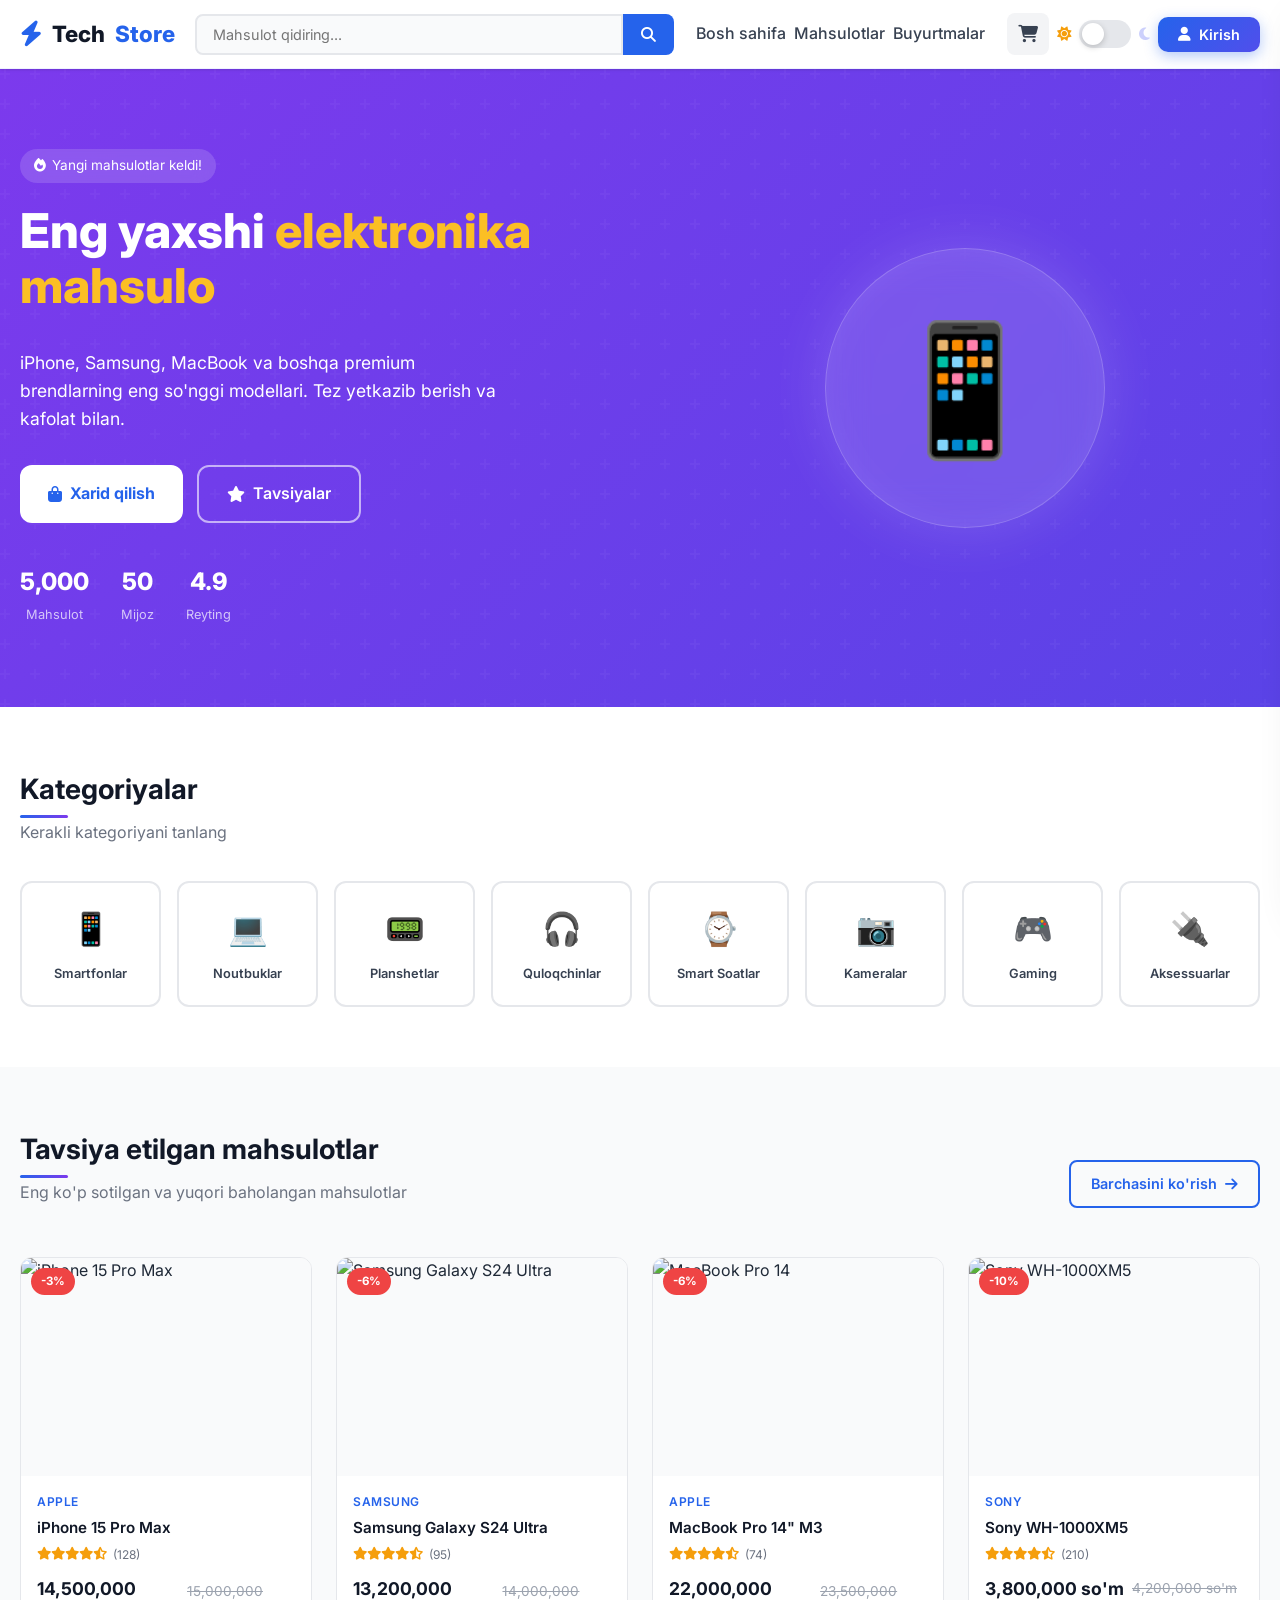
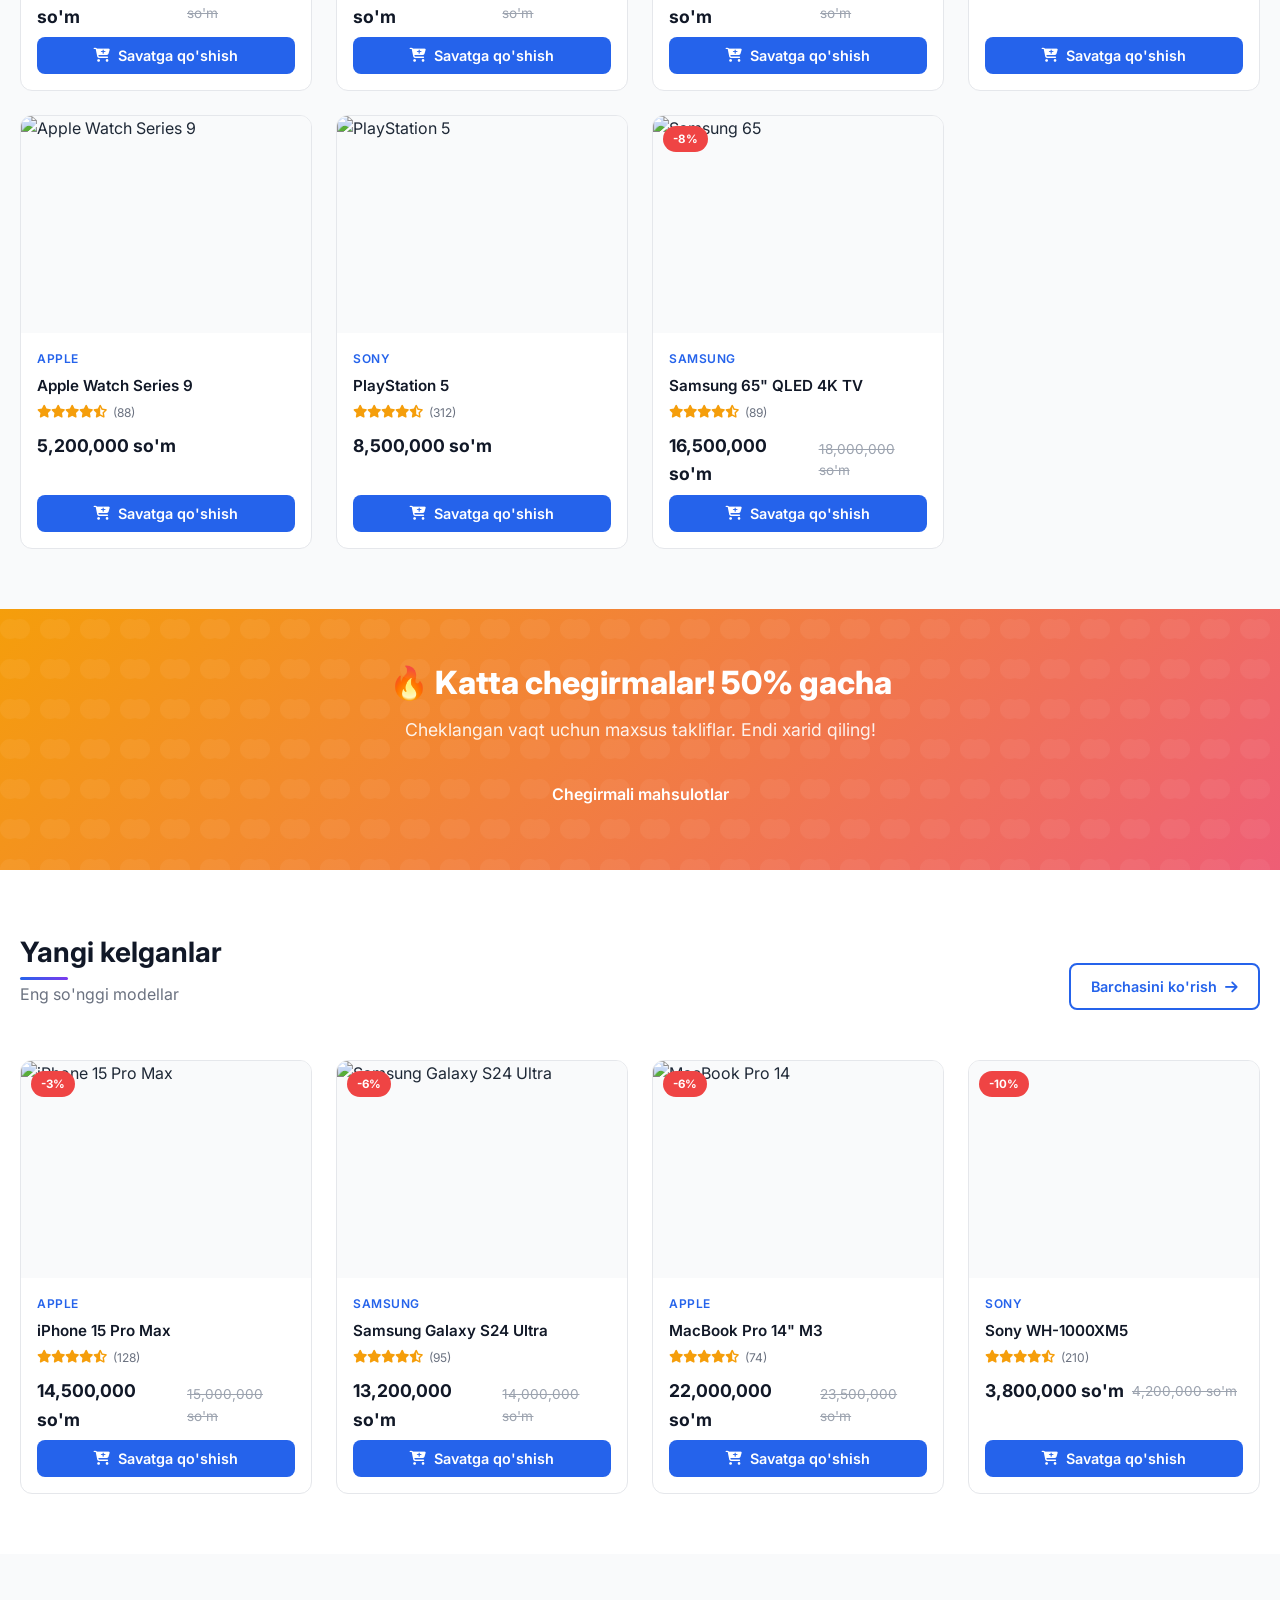
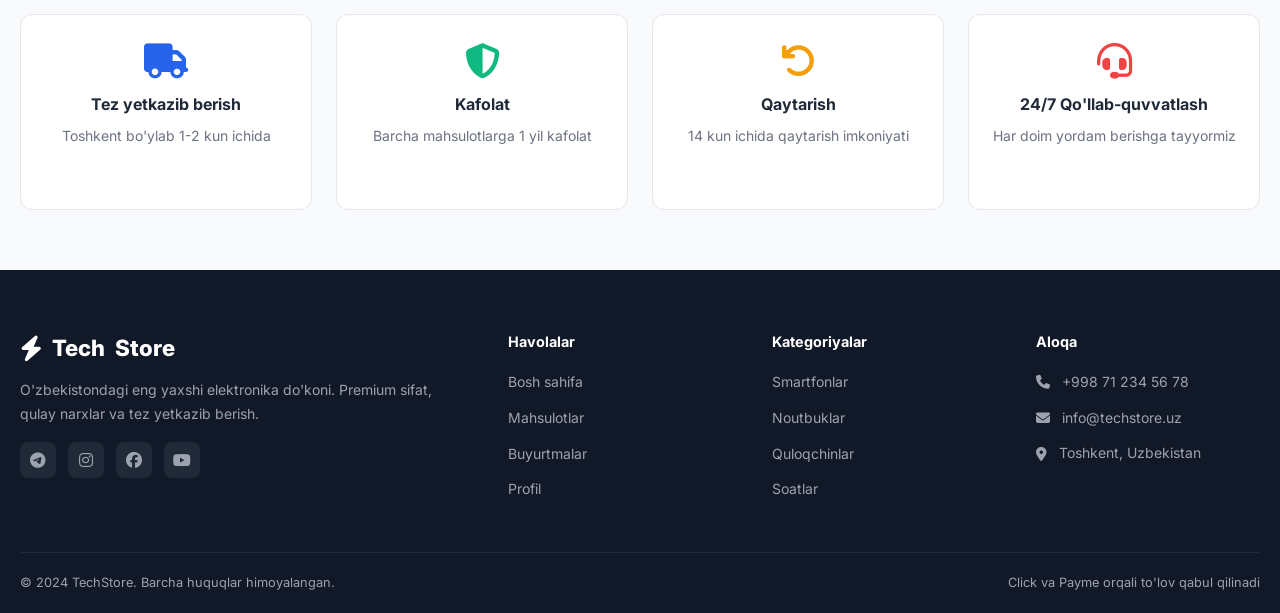
==== commit 2e1f4dc3: "men heroni check qildim" ====
--- a/index.html
+++ b/index.html
@@ -1,5 +1,6 @@
 <!DOCTYPE html>
 <html lang="uz">
+
 <head>
   <meta charset="UTF-8">
   <meta name="viewport" content="width=device-width, initial-scale=1.0">
@@ -8,397 +9,410 @@
   <link rel="stylesheet" href="css/style.css">
   <script src="js/theme.js"></script>
 </head>
+
 <body>
 
-<!-- HEADER -->
-<header class="header">
-  <div class="container">
-    <div class="header-inner">
-      <button class="menu-toggle" id="menu-toggle"><i class="fas fa-bars"></i></button>
-      <a href="index.html" class="nav-logo">
-        <i class="fas fa-bolt"></i><span>Tech</span>Store
+  <!-- HEADER -->
+  <header class="header">
+    <div class="container">
+      <div class="header-inner">
+        <button class="menu-toggle" id="menu-toggle"><i class="fas fa-bars"></i></button>
+        <a href="index.html" class="nav-logo">
+          <i class="fas fa-bolt"></i><span>Tech</span>Store
+        </a>
+        <div class="search-bar">
+          <form id="search-form">
+            <input type="text" id="search-input" placeholder="Mahsulot qidiring...">
+            <button type="submit"><i class="fas fa-search"></i></button>
+          </form>
+        </div>
+        <nav class="nav-links" id="nav-links">
+          <a href="index.html">Bosh sahifa</a>
+          <a href="products.html">Mahsulotlar</a>
+          <a href="orders.html">Buyurtmalar</a>
+          <a href="admin/index.html" id="admin-link" style="display:none;color:var(--primary)">Admin</a>
+        </nav>
+        <div class="nav-actions">
+          <button class="nav-icon-btn" id="cart-btn" title="Savat">
+            <i class="fas fa-shopping-cart"></i>
+            <span class="cart-badge" id="cart-badge" style="display:none">0</span>
+          </button>
+          <button class="btn btn-primary" id="login-btn" style="display:flex">
+            <i class="fas fa-user"></i> Kirish
+          </button>
+          <div class="user-menu" id="user-menu" style="display:none">
+            <button class="user-menu-btn">
+              <div class="avatar">U</div>
+              <span id="user-name">User</span>
+              <i class="fas fa-chevron-down" style="font-size:.7rem"></i>
+            </button>
+            <div class="dropdown">
+              <a href="profile.html"><i class="fas fa-user"></i> Profil</a>
+              <a href="orders.html"><i class="fas fa-box"></i> Buyurtmalarim</a>
+              <a href="admin/index.html" id="admin-link-drop" style="display:none"><i class="fas fa-cog"></i> Admin
+                panel</a>
+              <button id="logout-btn"><i class="fas fa-sign-out-alt"></i> Chiqish</button>
+            </div>
+          </div>
+        </div>
+      </div>
+    </div>
+  </header>
+
+  <!-- HERO -->
+  <section class="hero">
+    <div class="container">
+      <div class="hero-inner">
+        <div class="hero-content">
+          <!-- Hero badge -->
+          <div class="hero-badge"><i class="fas fa-fire"></i> Yangi mahsulotlar keldi!</div>
+          <h1 style=" height:130px;">Eng yaxshi <span>elektronika</span><br>
+            <span class="hero-typewriter" data-words="mahsulotlari,brendlari,narxlari"></span>
+          </h1>
+          <p>iPhone, Samsung, MacBook va boshqa premium brendlarning eng so'nggi modellari. Tez yetkazib berish va
+            kafolat bilan.</p>
+          <div class="hero-actions">
+            <a href="products.html" class="btn btn-white btn-lg"><i class="fas fa-shopping-bag"></i> Xarid qilish</a>
+            <a href="products.html?featured=true" class="btn btn-outline-white btn-lg"><i class="fas fa-star"></i>
+              Tavsiyalar</a>
+          </div>
+          <div class="hero-stats">
+            <div class="hero-stat"><strong>5000+</strong><span>Mahsulot</span></div>
+            <div class="hero-stat"><strong>50K+</strong><span>Mijoz</span></div>
+            <div class="hero-stat"><strong>4.9★</strong><span>Reyting</span></div>
+          </div>
+        </div>
+        <div class="hero-visual">
+          <div class="hero-device">📱</div>
+        </div>
+      </div>
+    </div>
+  </section>
+
+  <!-- CATEGORIES -->
+  <section class="section" style="background:var(--white)">
+    <div class="container">
+      <h2 class="section-title">Kategoriyalar</h2>
+      <p class="section-subtitle">Kerakli kategoriyani tanlang</p>
+      <div class="categories-grid" id="categories-grid">
+        <div class="loading-spinner" style="grid-column:1/-1"><i class="fas fa-spinner fa-spin"></i></div>
+      </div>
+    </div>
+  </section>
+
+  <!-- FEATURED PRODUCTS -->
+  <section class="section">
+    <div class="container">
+      <div class="flex-between mb-4">
+        <div>
+          <h2 class="section-title">Tavsiya etilgan mahsulotlar</h2>
+          <p class="section-subtitle">Eng ko'p sotilgan va yuqori baholangan mahsulotlar</p>
+        </div>
+        <a href="products.html" class="btn btn-outline">Barchasini ko'rish <i class="fas fa-arrow-right"></i></a>
+      </div>
+      <div class="grid-4" id="featured-grid">
+        <div class="loading-spinner" style="grid-column:1/-1"><i class="fas fa-spinner fa-spin"></i></div>
+      </div>
+    </div>
+  </section>
+
+  <!-- PROMO BANNER -->
+  <section class="promo-banner">
+    <div class="container">
+      <h2>🔥 Katta chegirmalar! 50% gacha</h2>
+      <p>Cheklangan vaqt uchun maxsus takliflar. Endi xarid qiling!</p>
+      <a href="products.html" class="btn btn-white btn-lg">Chegirmali mahsulotlar</a>
+    </div>
+  </section>
+
+  <!-- NEW ARRIVALS -->
+  <section class="section" style="background:var(--white)">
+    <div class="container">
+      <div class="flex-between mb-4">
+        <div>
+          <h2 class="section-title">Yangi kelganlar</h2>
+          <p class="section-subtitle">Eng so'nggi modellar</p>
+        </div>
+        <a href="products.html?sort=newest" class="btn btn-outline">Barchasini ko'rish <i
+            class="fas fa-arrow-right"></i></a>
+      </div>
+      <div class="grid-4" id="new-grid">
+        <div class="loading-spinner" style="grid-column:1/-1"><i class="fas fa-spinner fa-spin"></i></div>
+      </div>
+    </div>
+  </section>
+
+  <!-- FEATURES -->
+  <section class="section">
+    <div class="container">
+      <div class="grid-4">
+
+        <div class="feature-card" onclick="openFeatureModal('delivery')"
+          style="text-align:center;padding:28px 20px;background:var(--white);border-radius:var(--radius);border:1px solid var(--gray-200);cursor:pointer">
+          <i class="fas fa-truck" style="font-size:2.2rem;color:var(--primary);margin-bottom:14px;display:block"></i>
+          <h4 style="margin-bottom:8px;font-size:1rem">Tez yetkazib berish</h4>
+          <p style="font-size:.875rem;color:var(--gray-500)">Toshkent bo'ylab 1-2 kun ichida</p>
+          <span class="feature-more">Batafsil <i class="fas fa-arrow-right"></i></span>
+        </div>
+
+        <div class="feature-card" onclick="openFeatureModal('warranty')"
+          style="text-align:center;padding:28px 20px;background:var(--white);border-radius:var(--radius);border:1px solid var(--gray-200);cursor:pointer">
+          <i class="fas fa-shield-alt"
+            style="font-size:2.2rem;color:var(--success);margin-bottom:14px;display:block"></i>
+          <h4 style="margin-bottom:8px;font-size:1rem">Kafolat</h4>
+          <p style="font-size:.875rem;color:var(--gray-500)">Barcha mahsulotlarga 1 yil kafolat</p>
+          <span class="feature-more">Batafsil <i class="fas fa-arrow-right"></i></span>
+        </div>
+
+        <div class="feature-card" onclick="openFeatureModal('return')"
+          style="text-align:center;padding:28px 20px;background:var(--white);border-radius:var(--radius);border:1px solid var(--gray-200);cursor:pointer">
+          <i class="fas fa-undo" style="font-size:2.2rem;color:var(--warning);margin-bottom:14px;display:block"></i>
+          <h4 style="margin-bottom:8px;font-size:1rem">Qaytarish</h4>
+          <p style="font-size:.875rem;color:var(--gray-500)">14 kun ichida qaytarish imkoniyati</p>
+          <span class="feature-more">Batafsil <i class="fas fa-arrow-right"></i></span>
+        </div>
+
+        <div class="feature-card" onclick="openFeatureModal('support')"
+          style="text-align:center;padding:28px 20px;background:var(--white);border-radius:var(--radius);border:1px solid var(--gray-200);cursor:pointer">
+          <i class="fas fa-headset" style="font-size:2.2rem;color:var(--danger);margin-bottom:14px;display:block"></i>
+          <h4 style="margin-bottom:8px;font-size:1rem">24/7 Qo'llab-quvvatlash</h4>
+          <p style="font-size:.875rem;color:var(--gray-500)">Har doim yordam berishga tayyormiz</p>
+          <span class="feature-more">Batafsil <i class="fas fa-arrow-right"></i></span>
+        </div>
+
+      </div>
+    </div>
+  </section>
+
+  <!-- FEATURE MODAL -->
+  <div class="modal" id="feature-modal">
+    <div class="modal-backdrop" onclick="closeFeatureModal()"></div>
+    <div class="modal-box feature-modal-box">
+      <button class="modal-close" onclick="closeFeatureModal()"><i class="fas fa-times"></i></button>
+      <div id="feature-modal-content"></div>
+    </div>
+  </div>
+
+  <!-- FOOTER -->
+  <footer class="footer">
+    <div class="container">
+      <div class="footer-grid">
+        <div class="footer-brand">
+          <div class="nav-logo"><i class="fas fa-bolt"></i><span style="color:var(--white)">Tech</span>Store</div>
+          <p>O'zbekistondagi eng yaxshi elektronika do'koni. Premium sifat, qulay narxlar va tez yetkazib berish.</p>
+          <div class="social-links">
+            <a href="#"><i class="fab fa-telegram"></i></a>
+            <a href="#"><i class="fab fa-instagram"></i></a>
+            <a href="#"><i class="fab fa-facebook"></i></a>
+            <a href="#"><i class="fab fa-youtube"></i></a>
+          </div>
+        </div>
+        <div class="footer-col">
+          <h4>Havolalar</h4>
+          <ul>
+            <li><a href="index.html">Bosh sahifa</a></li>
+            <li><a href="products.html">Mahsulotlar</a></li>
+            <li><a href="orders.html">Buyurtmalar</a></li>
+            <li><a href="profile.html">Profil</a></li>
+          </ul>
+        </div>
+        <div class="footer-col">
+          <h4>Kategoriyalar</h4>
+          <ul>
+            <li><a href="products.html?search=smartphone">Smartfonlar</a></li>
+            <li><a href="products.html?search=laptop">Noutbuklar</a></li>
+            <li><a href="products.html?search=headphone">Quloqchinlar</a></li>
+            <li><a href="products.html?search=watch">Soatlar</a></li>
+          </ul>
+        </div>
+        <div class="footer-col">
+          <h4>Aloqa</h4>
+          <ul>
+            <li><a href="tel:+998712345678"><i class="fas fa-phone" style="margin-right:6px"></i>+998 71 234 56 78</a>
+            </li>
+            <li><a href="mailto:info@techstore.uz"><i class="fas fa-envelope"
+                  style="margin-right:6px"></i>info@techstore.uz</a></li>
+            <li><a href="#"><i class="fas fa-map-marker-alt" style="margin-right:6px"></i>Toshkent, Uzbekistan</a></li>
+          </ul>
+        </div>
+      </div>
+      <div class="footer-bottom">
+        <span>© 2024 TechStore. Barcha huquqlar himoyalangan.</span>
+        <span>Click va Payme orqali to'lov qabul qilinadi</span>
+      </div>
+    </div>
+  </footer>
+
+  <!-- CART SIDEBAR -->
+  <div class="cart-sidebar" id="cart-sidebar">
+    <div class="cart-header">
+      <h3><i class="fas fa-shopping-cart"></i> Savat</h3>
+      <button class="cart-close" id="close-cart"><i class="fas fa-times"></i></button>
+    </div>
+    <div class="cart-items" id="cart-items-list"></div>
+    <div class="cart-footer">
+      <div class="cart-total-row">
+        <span>Jami:</span>
+        <span id="cart-total">0 so'm</span>
+      </div>
+      <button class="btn btn-primary btn-block btn-lg" id="checkout-btn">
+        <i class="fas fa-lock"></i> Buyurtma berish
+      </button>
+      <a href="cart.html" class="btn btn-ghost btn-block" style="margin-top:8px;text-align:center">
+        Savatni ko'rish
       </a>
-      <div class="search-bar">
-        <form id="search-form">
-          <input type="text" id="search-input" placeholder="Mahsulot qidiring...">
-          <button type="submit"><i class="fas fa-search"></i></button>
-        </form>
-      </div>
-      <nav class="nav-links" id="nav-links">
-        <a href="index.html">Bosh sahifa</a>
-        <a href="products.html">Mahsulotlar</a>
-        <a href="orders.html">Buyurtmalar</a>
-        <a href="admin/index.html" id="admin-link" style="display:none;color:var(--primary)">Admin</a>
-      </nav>
-      <div class="nav-actions">
-        <button class="nav-icon-btn" id="cart-btn" title="Savat">
-          <i class="fas fa-shopping-cart"></i>
-          <span class="cart-badge" id="cart-badge" style="display:none">0</span>
-        </button>
-        <button class="btn btn-primary" id="login-btn" style="display:flex">
-          <i class="fas fa-user"></i> Kirish
-        </button>
-        <div class="user-menu" id="user-menu" style="display:none">
-          <button class="user-menu-btn">
-            <div class="avatar">U</div>
-            <span id="user-name">User</span>
-            <i class="fas fa-chevron-down" style="font-size:.7rem"></i>
-          </button>
-          <div class="dropdown">
-            <a href="profile.html"><i class="fas fa-user"></i> Profil</a>
-            <a href="orders.html"><i class="fas fa-box"></i> Buyurtmalarim</a>
-            <a href="admin/index.html" id="admin-link-drop" style="display:none"><i class="fas fa-cog"></i> Admin panel</a>
-            <button id="logout-btn"><i class="fas fa-sign-out-alt"></i> Chiqish</button>
-          </div>
-        </div>
-      </div>
     </div>
   </div>
-</header>
-
-<!-- HERO -->
-<section class="hero">
-  <div class="container">
-    <div class="hero-inner">
-      <div class="hero-content">
-<!-- Hero badge -->
-        <div class="hero-badge"><i class="fas fa-fire"></i> Yangi mahsulotlar keldi!</div>
-        <h1>Eng yaxshi <span>elektronika</span><br>
-          <span class="hero-typewriter" data-words="mahsulotlari,brendlari,narxlari"></span>
-        </h1>
-        <p>iPhone, Samsung, MacBook va boshqa premium brendlarning eng so'nggi modellari. Tez yetkazib berish va kafolat bilan.</p>
-        <div class="hero-actions">
-          <a href="products.html" class="btn btn-white btn-lg"><i class="fas fa-shopping-bag"></i> Xarid qilish</a>
-          <a href="products.html?featured=true" class="btn btn-outline-white btn-lg"><i class="fas fa-star"></i> Tavsiyalar</a>
-        </div>
-        <div class="hero-stats">
-          <div class="hero-stat"><strong>5000+</strong><span>Mahsulot</span></div>
-          <div class="hero-stat"><strong>50K+</strong><span>Mijoz</span></div>
-          <div class="hero-stat"><strong>4.9★</strong><span>Reyting</span></div>
-        </div>
-      </div>
-      <div class="hero-visual">
-        <div class="hero-device">📱</div>
-      </div>
+  <div class="overlay" id="overlay"></div>
+
+  <!-- AUTH MODAL -->
+  <div class="modal" id="auth-modal">
+    <div class="modal-backdrop" onclick="closeLoginModal()"></div>
+    <div class="modal-box">
+      <button class="modal-close" onclick="closeLoginModal()"><i class="fas fa-times"></i></button>
+      <div class="modal-logo">
+        <i class="fas fa-bolt"></i>
+        <h2>TechStore</h2>
+        <p>Hisobingizga kiring yoki ro'yxatdan o'ting</p>
+      </div>
+      <div class="auth-tabs">
+        <div class="auth-tab active" data-tab="login">Kirish</div>
+        <div class="auth-tab" data-tab="register">Ro'yxatdan o'tish</div>
+      </div>
+      <!-- Login Form -->
+      <form class="auth-form active" id="login-form">
+        <div class="form-group">
+          <label class="form-label">Login</label>
+          <div class="input-icon">
+            <i class="fas fa-user"></i>
+            <input type="text" id="login-email" class="form-control" placeholder="Login yoki email" required>
+          </div>
+        </div>
+        <div class="form-group">
+          <label class="form-label">Parol</label>
+          <div class="input-icon">
+            <i class="fas fa-lock"></i>
+            <input type="password" id="login-password" class="form-control" placeholder="Parolingiz" required>
+          </div>
+        </div>
+        <button type="submit" class="btn btn-primary btn-block btn-lg">Kirish</button>
+      </form>
+      <!-- Register Form -->
+      <form class="auth-form" id="register-form">
+        <div class="form-group">
+          <label class="form-label">Ism Familiya</label>
+          <div class="input-icon">
+            <i class="fas fa-user"></i>
+            <input type="text" id="reg-name" class="form-control" placeholder="Ismingiz" required>
+          </div>
+        </div>
+        <div class="form-group">
+          <label class="form-label">Email</label>
+          <div class="input-icon">
+            <i class="fas fa-envelope"></i>
+            <input type="email" id="reg-email" class="form-control" placeholder="email@example.com" required>
+          </div>
+        </div>
+        <div class="form-group">
+          <label class="form-label">Telefon</label>
+          <div class="input-icon">
+            <i class="fas fa-phone"></i>
+            <input type="tel" id="reg-phone" class="form-control" placeholder="+998 90 123 45 67">
+          </div>
+        </div>
+        <div class="form-group">
+          <label class="form-label">Parol</label>
+          <div class="input-icon">
+            <i class="fas fa-lock"></i>
+            <input type="password" id="reg-password" class="form-control" placeholder="Kamida 6 ta belgi" required
+              minlength="6">
+          </div>
+        </div>
+        <button type="submit" class="btn btn-primary btn-block btn-lg">Ro'yxatdan o'tish</button>
+      </form>
     </div>
   </div>
-</section>
-
-<!-- CATEGORIES -->
-<section class="section" style="background:var(--white)">
-  <div class="container">
-    <h2 class="section-title">Kategoriyalar</h2>
-    <p class="section-subtitle">Kerakli kategoriyani tanlang</p>
-    <div class="categories-grid" id="categories-grid">
-      <div class="loading-spinner" style="grid-column:1/-1"><i class="fas fa-spinner fa-spin"></i></div>
-    </div>
-  </div>
-</section>
-
-<!-- FEATURED PRODUCTS -->
-<section class="section">
-  <div class="container">
-    <div class="flex-between mb-4">
-      <div>
-        <h2 class="section-title">Tavsiya etilgan mahsulotlar</h2>
-        <p class="section-subtitle">Eng ko'p sotilgan va yuqori baholangan mahsulotlar</p>
-      </div>
-      <a href="products.html" class="btn btn-outline">Barchasini ko'rish <i class="fas fa-arrow-right"></i></a>
-    </div>
-    <div class="grid-4" id="featured-grid">
-      <div class="loading-spinner" style="grid-column:1/-1"><i class="fas fa-spinner fa-spin"></i></div>
-    </div>
-  </div>
-</section>
-
-<!-- PROMO BANNER -->
-<section class="promo-banner">
-  <div class="container">
-    <h2>🔥 Katta chegirmalar! 50% gacha</h2>
-    <p>Cheklangan vaqt uchun maxsus takliflar. Endi xarid qiling!</p>
-    <a href="products.html" class="btn btn-white btn-lg">Chegirmali mahsulotlar</a>
-  </div>
-</section>
-
-<!-- NEW ARRIVALS -->
-<section class="section" style="background:var(--white)">
-  <div class="container">
-    <div class="flex-between mb-4">
-      <div>
-        <h2 class="section-title">Yangi kelganlar</h2>
-        <p class="section-subtitle">Eng so'nggi modellar</p>
-      </div>
-      <a href="products.html?sort=newest" class="btn btn-outline">Barchasini ko'rish <i class="fas fa-arrow-right"></i></a>
-    </div>
-    <div class="grid-4" id="new-grid">
-      <div class="loading-spinner" style="grid-column:1/-1"><i class="fas fa-spinner fa-spin"></i></div>
-    </div>
-  </div>
-</section>
-
-<!-- FEATURES -->
-<section class="section">
-  <div class="container">
-    <div class="grid-4">
-
-      <div class="feature-card" onclick="openFeatureModal('delivery')" style="text-align:center;padding:28px 20px;background:var(--white);border-radius:var(--radius);border:1px solid var(--gray-200);cursor:pointer">
-        <i class="fas fa-truck" style="font-size:2.2rem;color:var(--primary);margin-bottom:14px;display:block"></i>
-        <h4 style="margin-bottom:8px;font-size:1rem">Tez yetkazib berish</h4>
-        <p style="font-size:.875rem;color:var(--gray-500)">Toshkent bo'ylab 1-2 kun ichida</p>
-        <span class="feature-more">Batafsil <i class="fas fa-arrow-right"></i></span>
-      </div>
-
-      <div class="feature-card" onclick="openFeatureModal('warranty')" style="text-align:center;padding:28px 20px;background:var(--white);border-radius:var(--radius);border:1px solid var(--gray-200);cursor:pointer">
-        <i class="fas fa-shield-alt" style="font-size:2.2rem;color:var(--success);margin-bottom:14px;display:block"></i>
-        <h4 style="margin-bottom:8px;font-size:1rem">Kafolat</h4>
-        <p style="font-size:.875rem;color:var(--gray-500)">Barcha mahsulotlarga 1 yil kafolat</p>
-        <span class="feature-more">Batafsil <i class="fas fa-arrow-right"></i></span>
-      </div>
-
-      <div class="feature-card" onclick="openFeatureModal('return')" style="text-align:center;padding:28px 20px;background:var(--white);border-radius:var(--radius);border:1px solid var(--gray-200);cursor:pointer">
-        <i class="fas fa-undo" style="font-size:2.2rem;color:var(--warning);margin-bottom:14px;display:block"></i>
-        <h4 style="margin-bottom:8px;font-size:1rem">Qaytarish</h4>
-        <p style="font-size:.875rem;color:var(--gray-500)">14 kun ichida qaytarish imkoniyati</p>
-        <span class="feature-more">Batafsil <i class="fas fa-arrow-right"></i></span>
-      </div>
-
-      <div class="feature-card" onclick="openFeatureModal('support')" style="text-align:center;padding:28px 20px;background:var(--white);border-radius:var(--radius);border:1px solid var(--gray-200);cursor:pointer">
-        <i class="fas fa-headset" style="font-size:2.2rem;color:var(--danger);margin-bottom:14px;display:block"></i>
-        <h4 style="margin-bottom:8px;font-size:1rem">24/7 Qo'llab-quvvatlash</h4>
-        <p style="font-size:.875rem;color:var(--gray-500)">Har doim yordam berishga tayyormiz</p>
-        <span class="feature-more">Batafsil <i class="fas fa-arrow-right"></i></span>
-      </div>
-
-    </div>
-  </div>
-</section>
-
-<!-- FEATURE MODAL -->
-<div class="modal" id="feature-modal">
-  <div class="modal-backdrop" onclick="closeFeatureModal()"></div>
-  <div class="modal-box feature-modal-box">
-    <button class="modal-close" onclick="closeFeatureModal()"><i class="fas fa-times"></i></button>
-    <div id="feature-modal-content"></div>
-  </div>
-</div>
-
-<!-- FOOTER -->
-<footer class="footer">
-  <div class="container">
-    <div class="footer-grid">
-      <div class="footer-brand">
-        <div class="nav-logo"><i class="fas fa-bolt"></i><span style="color:var(--white)">Tech</span>Store</div>
-        <p>O'zbekistondagi eng yaxshi elektronika do'koni. Premium sifat, qulay narxlar va tez yetkazib berish.</p>
-        <div class="social-links">
-          <a href="#"><i class="fab fa-telegram"></i></a>
-          <a href="#"><i class="fab fa-instagram"></i></a>
-          <a href="#"><i class="fab fa-facebook"></i></a>
-          <a href="#"><i class="fab fa-youtube"></i></a>
-        </div>
-      </div>
-      <div class="footer-col">
-        <h4>Havolalar</h4>
-        <ul>
-          <li><a href="index.html">Bosh sahifa</a></li>
-          <li><a href="products.html">Mahsulotlar</a></li>
-          <li><a href="orders.html">Buyurtmalar</a></li>
-          <li><a href="profile.html">Profil</a></li>
-        </ul>
-      </div>
-      <div class="footer-col">
-        <h4>Kategoriyalar</h4>
-        <ul>
-          <li><a href="products.html?search=smartphone">Smartfonlar</a></li>
-          <li><a href="products.html?search=laptop">Noutbuklar</a></li>
-          <li><a href="products.html?search=headphone">Quloqchinlar</a></li>
-          <li><a href="products.html?search=watch">Soatlar</a></li>
-        </ul>
-      </div>
-      <div class="footer-col">
-        <h4>Aloqa</h4>
-        <ul>
-          <li><a href="tel:+998712345678"><i class="fas fa-phone" style="margin-right:6px"></i>+998 71 234 56 78</a></li>
-          <li><a href="mailto:info@techstore.uz"><i class="fas fa-envelope" style="margin-right:6px"></i>info@techstore.uz</a></li>
-          <li><a href="#"><i class="fas fa-map-marker-alt" style="margin-right:6px"></i>Toshkent, Uzbekistan</a></li>
-        </ul>
-      </div>
-    </div>
-    <div class="footer-bottom">
-      <span>© 2024 TechStore. Barcha huquqlar himoyalangan.</span>
-      <span>Click va Payme orqali to'lov qabul qilinadi</span>
-    </div>
-  </div>
-</footer>
-
-<!-- CART SIDEBAR -->
-<div class="cart-sidebar" id="cart-sidebar">
-  <div class="cart-header">
-    <h3><i class="fas fa-shopping-cart"></i> Savat</h3>
-    <button class="cart-close" id="close-cart"><i class="fas fa-times"></i></button>
-  </div>
-  <div class="cart-items" id="cart-items-list"></div>
-  <div class="cart-footer">
-    <div class="cart-total-row">
-      <span>Jami:</span>
-      <span id="cart-total">0 so'm</span>
-    </div>
-    <button class="btn btn-primary btn-block btn-lg" id="checkout-btn">
-      <i class="fas fa-lock"></i> Buyurtma berish
-    </button>
-    <a href="cart.html" class="btn btn-ghost btn-block" style="margin-top:8px;text-align:center">
-      Savatni ko'rish
-    </a>
-  </div>
-</div>
-<div class="overlay" id="overlay"></div>
-
-<!-- AUTH MODAL -->
-<div class="modal" id="auth-modal">
-  <div class="modal-backdrop" onclick="closeLoginModal()"></div>
-  <div class="modal-box">
-    <button class="modal-close" onclick="closeLoginModal()"><i class="fas fa-times"></i></button>
-    <div class="modal-logo">
-      <i class="fas fa-bolt"></i>
-      <h2>TechStore</h2>
-      <p>Hisobingizga kiring yoki ro'yxatdan o'ting</p>
-    </div>
-    <div class="auth-tabs">
-      <div class="auth-tab active" data-tab="login">Kirish</div>
-      <div class="auth-tab" data-tab="register">Ro'yxatdan o'tish</div>
-    </div>
-    <!-- Login Form -->
-    <form class="auth-form active" id="login-form">
-      <div class="form-group">
-        <label class="form-label">Login</label>
-        <div class="input-icon">
-          <i class="fas fa-user"></i>
-          <input type="text" id="login-email" class="form-control" placeholder="Login yoki email" required>
-        </div>
-      </div>
-      <div class="form-group">
-        <label class="form-label">Parol</label>
-        <div class="input-icon">
-          <i class="fas fa-lock"></i>
-          <input type="password" id="login-password" class="form-control" placeholder="Parolingiz" required>
-        </div>
-      </div>
-      <button type="submit" class="btn btn-primary btn-block btn-lg">Kirish</button>
-    </form>
-    <!-- Register Form -->
-    <form class="auth-form" id="register-form">
-      <div class="form-group">
-        <label class="form-label">Ism Familiya</label>
-        <div class="input-icon">
-          <i class="fas fa-user"></i>
-          <input type="text" id="reg-name" class="form-control" placeholder="Ismingiz" required>
-        </div>
-      </div>
-      <div class="form-group">
-        <label class="form-label">Email</label>
-        <div class="input-icon">
-          <i class="fas fa-envelope"></i>
-          <input type="email" id="reg-email" class="form-control" placeholder="email@example.com" required>
-        </div>
-      </div>
-      <div class="form-group">
-        <label class="form-label">Telefon</label>
-        <div class="input-icon">
-          <i class="fas fa-phone"></i>
-          <input type="tel" id="reg-phone" class="form-control" placeholder="+998 90 123 45 67">
-        </div>
-      </div>
-      <div class="form-group">
-        <label class="form-label">Parol</label>
-        <div class="input-icon">
-          <i class="fas fa-lock"></i>
-          <input type="password" id="reg-password" class="form-control" placeholder="Kamida 6 ta belgi" required minlength="6">
-        </div>
-      </div>
-      <button type="submit" class="btn btn-primary btn-block btn-lg">Ro'yxatdan o'tish</button>
-    </form>
-  </div>
-</div>
-
-<!-- TOAST -->
-<div id="toast-container"></div>
-
-<script src="js/api.js"></script>
-<script src="js/cart.js"></script>
-<script src="js/animations.js"></script>
-<script src="js/app.js"></script>
-<script>
-// ─── FEATURE MODAL DATA ───────────────────────────────────────────────────────
-const FEATURE_DATA = {
-  delivery: {
-    icon: 'fa-truck',
-    color: 'var(--primary)',
-    bg: 'var(--primary-light)',
-    title: 'Tez yetkazib berish',
-    subtitle: 'Toshkent bo\'ylab 1-2 kun ichida',
-    items: [
-      { icon: 'fa-map-marker-alt', text: '<strong>Toshkent shahri</strong> — 1 ish kuni ichida' },
-      { icon: 'fa-city',           text: '<strong>Viloyat markazlari</strong> — 2-3 ish kuni' },
-      { icon: 'fa-globe-asia',     text: '<strong>Butun O\'zbekiston</strong> — 3-5 ish kuni' },
-      { icon: 'fa-box-open',       text: '<strong>500,000 so\'mdan yuqori</strong> buyurtmalarda yetkazib berish <span style="color:var(--success);font-weight:700">BEPUL</span>' },
-      { icon: 'fa-money-bill',     text: 'Arzon buyurtmalarda yetkazib berish narxi — <strong>30,000 so\'m</strong>' },
-      { icon: 'fa-clock',          text: 'Ish vaqti: <strong>09:00 – 21:00</strong>, haftaning 7 kuni' },
-      { icon: 'fa-phone',          text: 'Kuryer bilan bog\'lanish: <strong>+998 71 234 56 78</strong>' },
-    ]
-  },
-  warranty: {
-    icon: 'fa-shield-alt',
-    color: 'var(--success)',
-    bg: '#d1fae5',
-    title: 'Kafolat',
-    subtitle: 'Barcha mahsulotlarga 1 yil kafolat',
-    items: [
-      { icon: 'fa-check-circle',   text: '<strong>1 yil</strong> rasmiy ishlab chiqaruvchi kafolati' },
-      { icon: 'fa-tools',          text: 'Kafolat muddatida <strong>bepul ta\'mirlash</strong>' },
-      { icon: 'fa-exchange-alt',   text: 'Nuqsonli mahsulotni <strong>almashtirish</strong> yoki <strong>pul qaytarish</strong>' },
-      { icon: 'fa-store',          text: 'Toshkentdagi <strong>3 ta servis markaz</strong>da xizmat' },
-      { icon: 'fa-file-alt',       text: 'Kafolat taloni va <strong>chek</strong> saqlab qoling' },
-      { icon: 'fa-ban',            text: 'Kafolat qo\'llanilmaydi: mexanik shikast, suv ta\'siri, o\'z-o\'zidan ta\'mirlash' },
-      { icon: 'fa-phone',          text: 'Kafolat bo\'limi: <strong>+998 71 234 56 79</strong>' },
-    ]
-  },
-  return: {
-    icon: 'fa-undo',
-    color: 'var(--warning)',
-    bg: '#fef3c7',
-    title: 'Qaytarish siyosati',
-    subtitle: '14 kun ichida qaytarish imkoniyati',
-    items: [
-      { icon: 'fa-calendar-alt',   text: 'Xarid qilgan kundan <strong>14 kun</strong> ichida qaytarish' },
-      { icon: 'fa-box',            text: 'Mahsulot <strong>original qadoqda</strong>, ishlatilmagan holda bo\'lishi kerak' },
-      { icon: 'fa-receipt',        text: '<strong>Chek yoki buyurtma raqami</strong> taqdim etilishi shart' },
-      { icon: 'fa-credit-card',    text: 'Pul <strong>3-5 ish kuni</strong> ichida kartangizga qaytariladi' },
-      { icon: 'fa-truck',          text: 'Qaytarish uchun <strong>bepul kuryer</strong> yuboramiz' },
-      { icon: 'fa-ban',            text: 'Qaytarilmaydi: dasturiy ta\'minot, quloqchinlar (gigiyena), ochilgan sarf materiallar' },
-      { icon: 'fa-envelope',       text: 'Qaytarish uchun: <strong>return@techstore.uz</strong>' },
-    ]
-  },
-  support: {
-    icon: 'fa-headset',
-    color: 'var(--danger)',
-    bg: '#fee2e2',
-    title: '24/7 Qo\'llab-quvvatlash',
-    subtitle: 'Har doim yordam berishga tayyormiz',
-    items: [
-      { icon: 'fa-phone',          text: 'Telefon: <strong>+998 71 234 56 78</strong> — 24 soat, 7 kun' },
-      { icon: 'fab fa-telegram',   text: 'Telegram: <strong>@TechStoreUZ</strong> — tezkor javob' },
-      { icon: 'fab fa-instagram',  text: 'Instagram: <strong>@techstore.uz</strong>' },
-      { icon: 'fa-envelope',       text: 'Email: <strong>support@techstore.uz</strong> — 2 soat ichida javob' },
-      { icon: 'fa-comments',       text: 'Saytdagi <strong>jonli chat</strong> — darhol javob' },
-      { icon: 'fa-store',          text: 'Ofis: <strong>Toshkent, Chilonzor, 09:00–20:00</strong>' },
-      { icon: 'fa-star',           text: 'O\'rtacha javob vaqti: <strong>5 daqiqa</strong>' },
-    ]
-  }
-};
-
-function openFeatureModal(type) {
-  const data = FEATURE_DATA[type];
-  if (!data) return;
-  document.getElementById('feature-modal-content').innerHTML = `
+
+  <!-- TOAST -->
+  <div id="toast-container"></div>
+
+  <script src="js/api.js"></script>
+  <script src="js/cart.js"></script>
+  <script src="js/animations.js"></script>
+  <script src="js/app.js"></script>
+  <script>
+    // ─── FEATURE MODAL DATA ───────────────────────────────────────────────────────
+    const FEATURE_DATA = {
+      delivery: {
+        icon: 'fa-truck',
+        color: 'var(--primary)',
+        bg: 'var(--primary-light)',
+        title: 'Tez yetkazib berish',
+        subtitle: 'Toshkent bo\'ylab 1-2 kun ichida',
+        items: [
+          { icon: 'fa-map-marker-alt', text: '<strong>Toshkent shahri</strong> — 1 ish kuni ichida' },
+          { icon: 'fa-city', text: '<strong>Viloyat markazlari</strong> — 2-3 ish kuni' },
+          { icon: 'fa-globe-asia', text: '<strong>Butun O\'zbekiston</strong> — 3-5 ish kuni' },
+          { icon: 'fa-box-open', text: '<strong>500,000 so\'mdan yuqori</strong> buyurtmalarda yetkazib berish <span style="color:var(--success);font-weight:700">BEPUL</span>' },
+          { icon: 'fa-money-bill', text: 'Arzon buyurtmalarda yetkazib berish narxi — <strong>30,000 so\'m</strong>' },
+          { icon: 'fa-clock', text: 'Ish vaqti: <strong>09:00 – 21:00</strong>, haftaning 7 kuni' },
+          { icon: 'fa-phone', text: 'Kuryer bilan bog\'lanish: <strong>+998 71 234 56 78</strong>' },
+        ]
+      },
+      warranty: {
+        icon: 'fa-shield-alt',
+        color: 'var(--success)',
+        bg: '#d1fae5',
+        title: 'Kafolat',
+        subtitle: 'Barcha mahsulotlarga 1 yil kafolat',
+        items: [
+          { icon: 'fa-check-circle', text: '<strong>1 yil</strong> rasmiy ishlab chiqaruvchi kafolati' },
+          { icon: 'fa-tools', text: 'Kafolat muddatida <strong>bepul ta\'mirlash</strong>' },
+          { icon: 'fa-exchange-alt', text: 'Nuqsonli mahsulotni <strong>almashtirish</strong> yoki <strong>pul qaytarish</strong>' },
+          { icon: 'fa-store', text: 'Toshkentdagi <strong>3 ta servis markaz</strong>da xizmat' },
+          { icon: 'fa-file-alt', text: 'Kafolat taloni va <strong>chek</strong> saqlab qoling' },
+          { icon: 'fa-ban', text: 'Kafolat qo\'llanilmaydi: mexanik shikast, suv ta\'siri, o\'z-o\'zidan ta\'mirlash' },
+          { icon: 'fa-phone', text: 'Kafolat bo\'limi: <strong>+998 71 234 56 79</strong>' },
+        ]
+      },
+      return: {
+        icon: 'fa-undo',
+        color: 'var(--warning)',
+        bg: '#fef3c7',
+        title: 'Qaytarish siyosati',
+        subtitle: '14 kun ichida qaytarish imkoniyati',
+        items: [
+          { icon: 'fa-calendar-alt', text: 'Xarid qilgan kundan <strong>14 kun</strong> ichida qaytarish' },
+          { icon: 'fa-box', text: 'Mahsulot <strong>original qadoqda</strong>, ishlatilmagan holda bo\'lishi kerak' },
+          { icon: 'fa-receipt', text: '<strong>Chek yoki buyurtma raqami</strong> taqdim etilishi shart' },
+          { icon: 'fa-credit-card', text: 'Pul <strong>3-5 ish kuni</strong> ichida kartangizga qaytariladi' },
+          { icon: 'fa-truck', text: 'Qaytarish uchun <strong>bepul kuryer</strong> yuboramiz' },
+          { icon: 'fa-ban', text: 'Qaytarilmaydi: dasturiy ta\'minot, quloqchinlar (gigiyena), ochilgan sarf materiallar' },
+          { icon: 'fa-envelope', text: 'Qaytarish uchun: <strong>return@techstore.uz</strong>' },
+        ]
+      },
+      support: {
+        icon: 'fa-headset',
+        color: 'var(--danger)',
+        bg: '#fee2e2',
+        title: '24/7 Qo\'llab-quvvatlash',
+        subtitle: 'Har doim yordam berishga tayyormiz',
+        items: [
+          { icon: 'fa-phone', text: 'Telefon: <strong>+998 71 234 56 78</strong> — 24 soat, 7 kun' },
+          { icon: 'fab fa-telegram', text: 'Telegram: <strong>@TechStoreUZ</strong> — tezkor javob' },
+          { icon: 'fab fa-instagram', text: 'Instagram: <strong>@techstore.uz</strong>' },
+          { icon: 'fa-envelope', text: 'Email: <strong>support@techstore.uz</strong> — 2 soat ichida javob' },
+          { icon: 'fa-comments', text: 'Saytdagi <strong>jonli chat</strong> — darhol javob' },
+          { icon: 'fa-store', text: 'Ofis: <strong>Toshkent, Chilonzor, 09:00–20:00</strong>' },
+          { icon: 'fa-star', text: 'O\'rtacha javob vaqti: <strong>5 daqiqa</strong>' },
+        ]
+      }
+    };
+
+    function openFeatureModal(type) {
+      const data = FEATURE_DATA[type];
+      if (!data) return;
+      document.getElementById('feature-modal-content').innerHTML = `
     <div class="fmodal-header">
       <div class="fmodal-icon" style="background:${data.bg}">
         <i class="fas ${data.icon}" style="color:${data.color}"></i>
@@ -420,12 +434,13 @@
     <button class="btn btn-primary btn-block" style="margin-top:24px" onclick="closeFeatureModal()">
       <i class="fas fa-check"></i> Tushunarli
     </button>`;
-  document.getElementById('feature-modal').classList.add('active');
-}
-
-function closeFeatureModal() {
-  document.getElementById('feature-modal').classList.remove('active');
-}
-</script>
+      document.getElementById('feature-modal').classList.add('active');
+    }
+
+    function closeFeatureModal() {
+      document.getElementById('feature-modal').classList.remove('active');
+    }
+  </script>
 </body>
-</html>
+
+</html>
